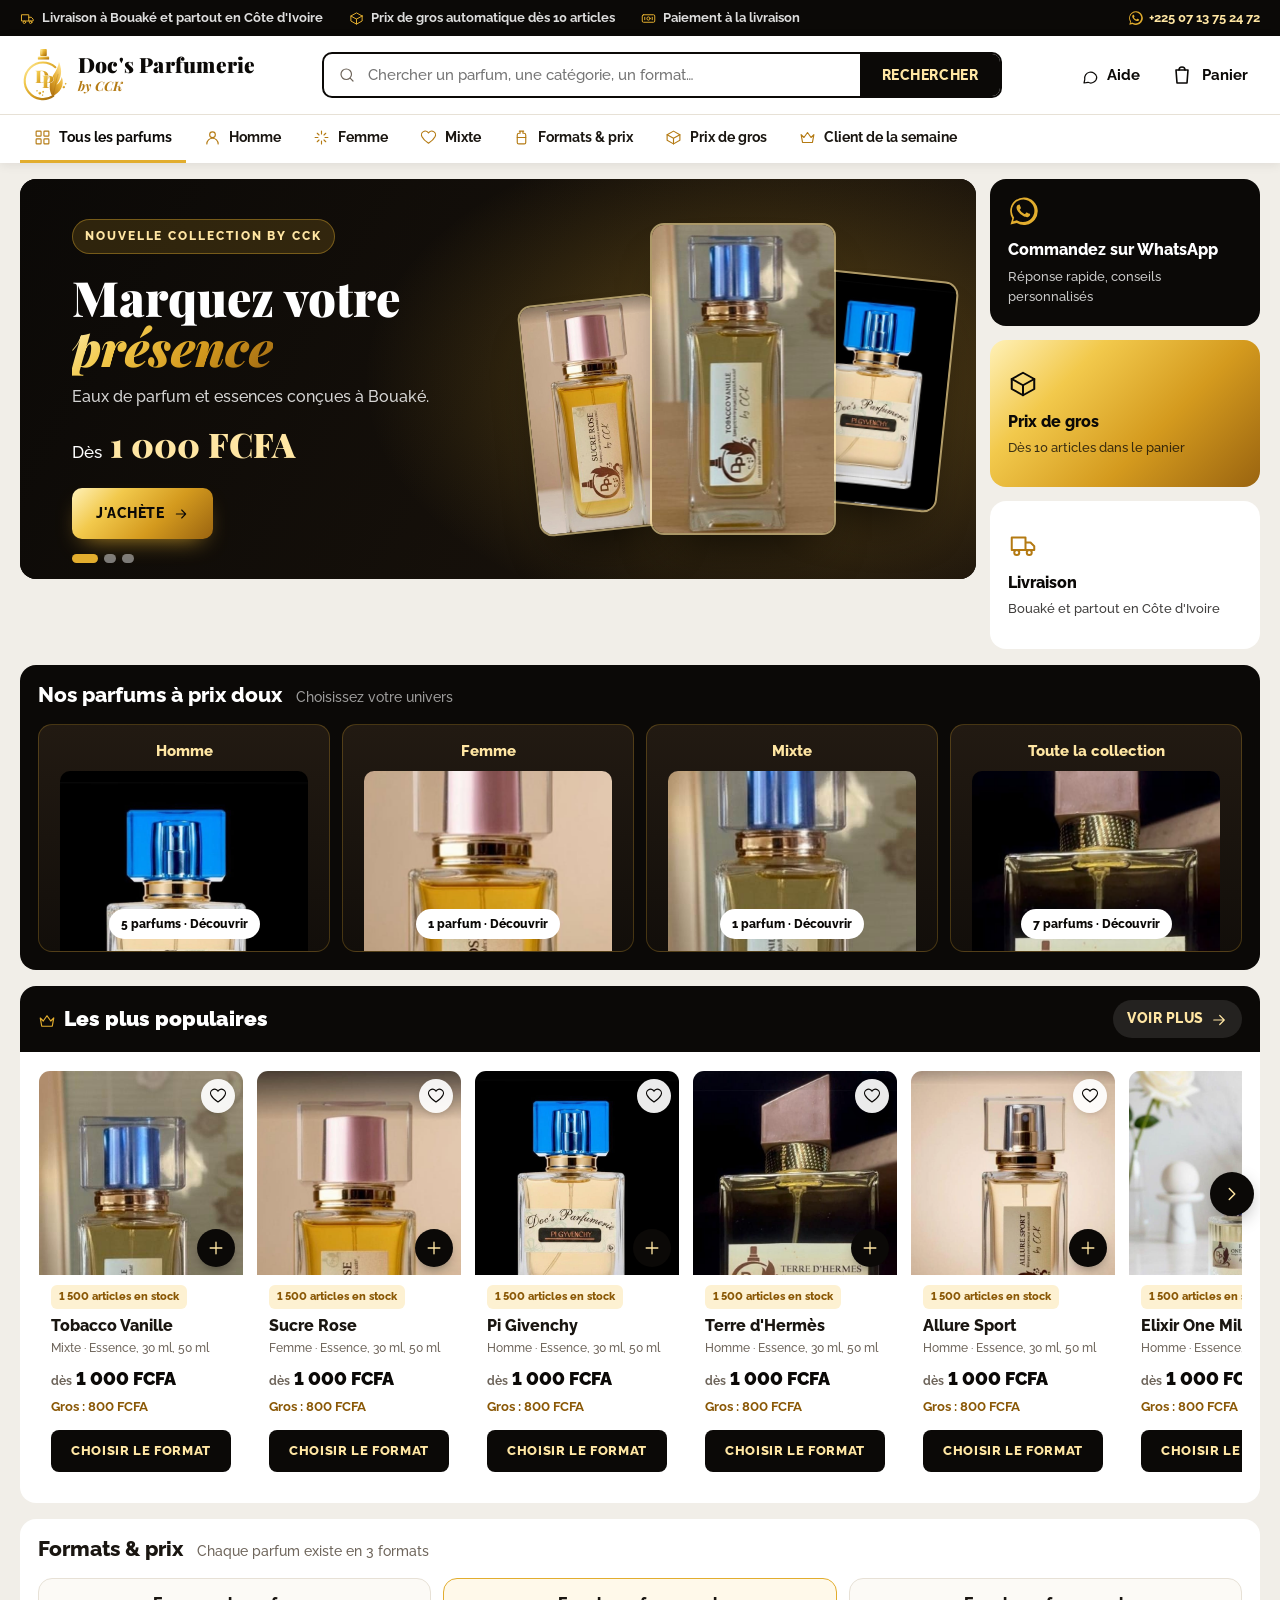
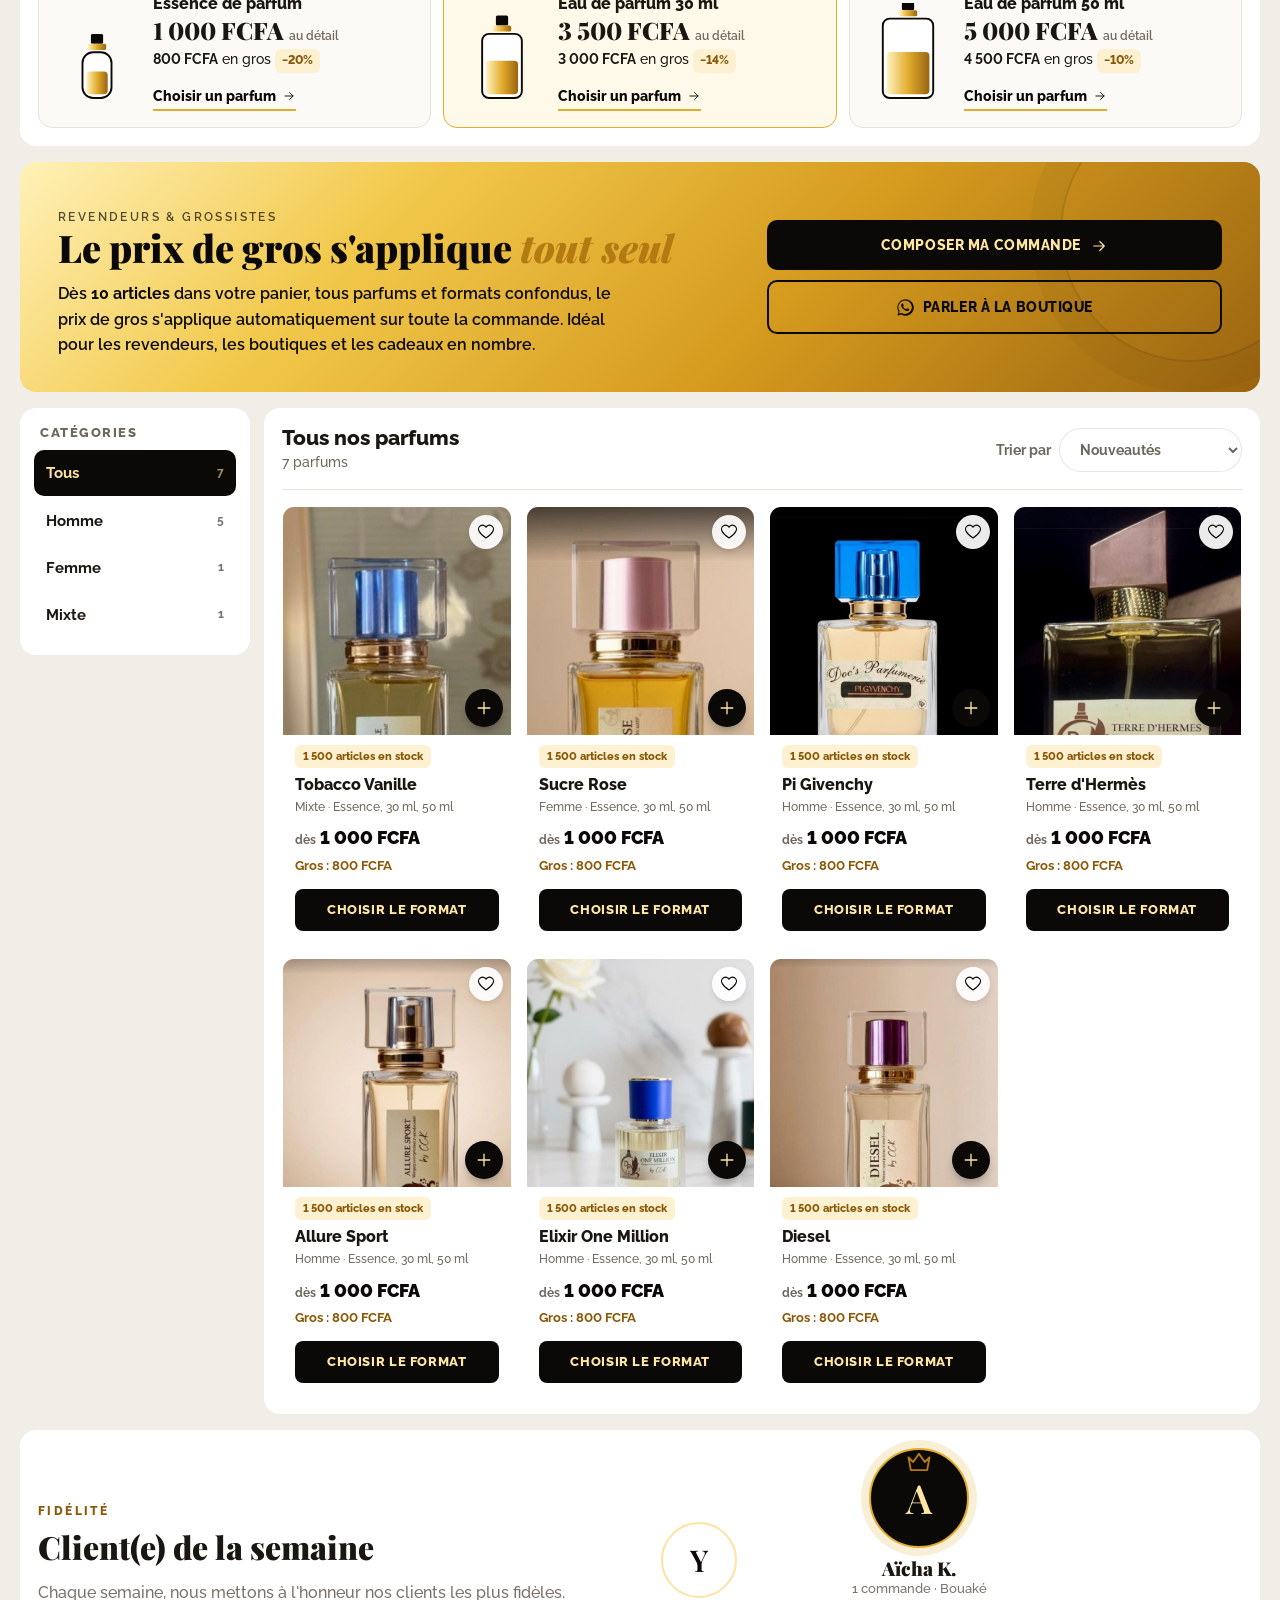
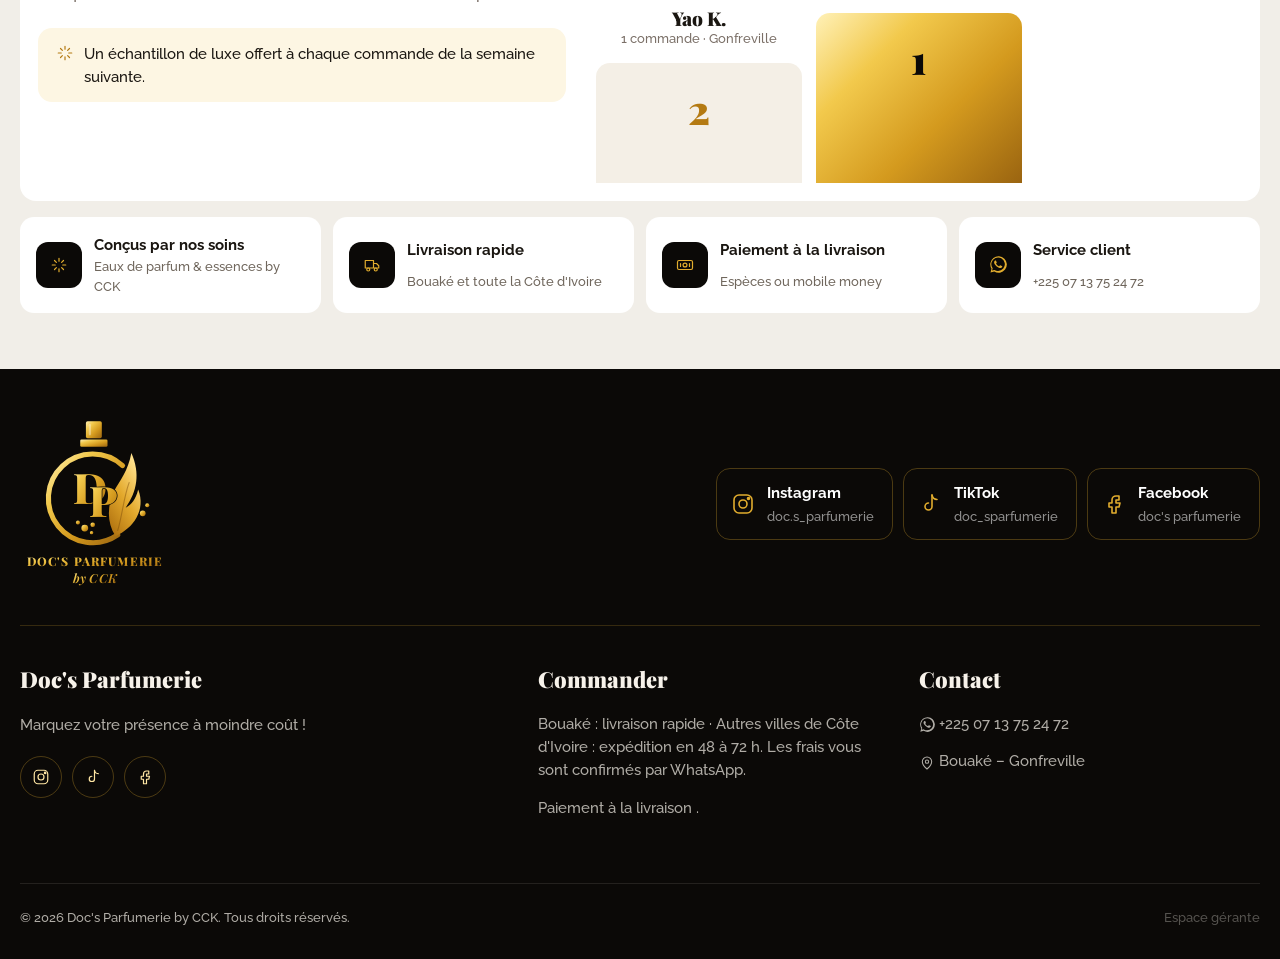
==== index.html @ 033c13ee "Boutique en ligne Doc's Parfumerie by CCK Site vitrine et boutique (style boutique en ligne, noir et" ====
<!doctype html>
<html lang="fr">
<head>
  <meta charset="utf-8">
  <meta name="viewport" content="width=device-width, initial-scale=1, viewport-fit=cover">
  <title>Doc's Parfumerie — Parfumerie à Bouaké</title>
  <meta name="description" content="Doc's Parfumerie by CCK : eaux de parfum et essences de parfum à prix doux, au détail et en gros. Livraison à Bouaké et partout en Côte d'Ivoire.">
  <meta name="theme-color" content="#0b0907">
  <link rel="icon" type="image/png" href="assets/img/favicon.png">
  <link rel="apple-touch-icon" href="assets/img/icone.png">
  <link rel="preconnect" href="https://fonts.googleapis.com">
  <link rel="preconnect" href="https://fonts.gstatic.com" crossorigin>
  <link href="https://fonts.googleapis.com/css2?family=Playfair+Display:ital,wght@0,700;0,800;0,900;1,700;1,800&family=Raleway:ital,wght@0,400;0,500;0,600;0,700;0,800;0,900;1,600&display=swap" rel="stylesheet">
  <link rel="stylesheet" href="assets/css/style.css">
  <link rel="stylesheet" href="assets/css/cards.css">
  <link rel="stylesheet" href="assets/css/shop.css">
</head>
<body class="shop">
  <!-- Bande promo -->
  <div class="jm-topbar">
    <div class="container jm-topbar-inner">
      <span class="jm-topbar-left" id="announceTrack"></span>
      <a class="jm-topbar-cta" id="topWa" target="_blank" rel="noopener"></a>
    </div>
  </div>

  <!-- En-tête : logo, recherche, aide, panier -->
  <header class="jm-header" id="header">
    <div class="container jm-header-inner">
      <button class="icon-btn jm-burger" id="burger" aria-label="Catégories"><span></span><span></span><span></span></button>
      <a href="#" class="logo jm-logo" id="logo" aria-label="Accueil"></a>
      <form class="jm-search" id="searchForm" role="search">
        <span data-ico="search"></span>
        <input type="search" id="searchInput" placeholder="Chercher un parfum, une catégorie, un format…" autocomplete="off" aria-label="Rechercher">
        <button type="submit">Rechercher</button>
      </form>
      <div class="jm-actions">
        <a class="jm-act" href="#aide" id="helpLink"><span data-ico="chat"></span><span class="jm-act-lbl">Aide</span></a>
        <button class="jm-act jm-cart" id="cartBtn" aria-label="Panier"><span class="jm-cart-ico"><span class="cart-count" id="cartCount">0</span></span><span class="jm-act-lbl">Panier</span></button>
      </div>
    </div>
    <!-- Ligne de catégories -->
    <nav class="jm-catnav" id="nav">
      <div class="container jm-catnav-inner" id="catNav"></div>
    </nav>
  </header>

  <main class="jm-main">
    <!-- Bannière + tuiles latérales -->
    <section class="container jm-hero">
      <div class="jm-slider" id="slider">
        <div class="jm-slides" id="slides"></div>
        <button class="jm-slide-btn prev" data-slide="-1" aria-label="Précédent"></button>
        <button class="jm-slide-btn next" data-slide="1" aria-label="Suivant"></button>
        <div class="jm-dots" id="dots"></div>
      </div>
      <aside class="jm-side">
        <a class="jm-side-tile dark" id="sideWa" target="_blank" rel="noopener">
          <span data-ico="whatsapp"></span>
          <b>Commandez sur WhatsApp</b>
          <small>Réponse rapide, conseils personnalisés</small>
        </a>
        <a class="jm-side-tile gold" href="#gros">
          <span data-ico="box"></span>
          <b>Prix de gros</b>
          <small id="sideGros">Dès 10 articles dans le panier</small>
        </a>
        <div class="jm-side-tile light">
          <span data-ico="truck"></span>
          <b>Livraison</b>
          <small>Bouaké et partout en Côte d'Ivoire</small>
        </div>
      </aside>
    </section>

    <!-- Tuiles catégories -->
    <section class="container jm-block jm-tiles-block">
      <div class="jm-block-head dark"><h2>Nos parfums à prix doux</h2><span>Choisissez votre univers</span></div>
      <div class="jm-tiles" id="catTiles"></div>
    </section>

    <!-- Ventes flash (promos) -->
    <section class="container jm-block jm-band" id="promos" hidden>
      <div class="jm-band-head">
        <h2><span data-ico="sparkle"></span> Ventes Flash</h2>
        <span class="jm-timer" id="flashTimer"></span>
        <a href="#collection" data-cat-link="Promos" class="jm-more">Voir plus <span data-ico="arrow"></span></a>
      </div>
      <div class="rail-wrap">
        <div class="rail jm-rail" id="promoRail"></div>
        <button class="rail-btn prev" data-rail="promoRail" data-dir="-1" aria-label="Précédent"></button>
        <button class="rail-btn next" data-rail="promoRail" data-dir="1" aria-label="Suivant"></button>
      </div>
    </section>

    <!-- Les plus populaires -->
    <section class="container jm-block jm-band jm-band-dark" id="populaires">
      <div class="jm-band-head">
        <h2><span data-ico="crown"></span> Les plus populaires</h2>
        <a href="#collection" class="jm-more">Voir plus <span data-ico="arrow"></span></a>
      </div>
      <div class="rail-wrap">
        <div class="rail jm-rail" id="popularRail"></div>
        <button class="rail-btn prev" data-rail="popularRail" data-dir="-1" aria-label="Précédent"></button>
        <button class="rail-btn next" data-rail="popularRail" data-dir="1" aria-label="Suivant"></button>
      </div>
    </section>

    <!-- Formats & prix -->
    <section class="container jm-block" id="formats">
      <div class="jm-block-head"><h2>Formats &amp; prix</h2><span>Chaque parfum existe en 3 formats</span></div>
      <div class="jm-formats" id="formatGrid"></div>
    </section>

    <!-- Prix de gros -->
    <section class="container jm-gros" id="gros">
      <div class="jm-gros-inner">
        <div>
          <p class="jm-gros-kicker">Revendeurs &amp; grossistes</p>
          <h2>Le prix de gros s'applique <em>tout seul</em></h2>
          <p id="proText">Dès 10 articles dans votre panier, tous parfums confondus, le prix de gros s'applique sur toute la commande.</p>
        </div>
        <div class="jm-gros-cta">
          <a href="#collection" class="jm-btn jm-btn-dark">Composer ma commande <span data-ico="arrow"></span></a>
          <a class="jm-btn jm-btn-line" id="proWa" target="_blank" rel="noopener"><span data-ico="whatsapp"></span> Parler à la boutique</a>
        </div>
      </div>
    </section>

    <!-- Catalogue avec filtres -->
    <section class="container jm-catalog" id="collection">
      <aside class="jm-filters">
        <h3>Catégories</h3>
        <div class="chips" id="chips" role="tablist"></div>
      </aside>
      <div class="jm-catalog-main">
        <div class="jm-catalog-head">
          <div><h2>Tous nos parfums</h2><span id="resultCount"></span></div>
          <label class="jm-sort">Trier par
            <select id="sortSelect" aria-label="Trier">
              <option value="new">Nouveautés</option>
              <option value="price-asc">Prix croissant</option>
              <option value="price-desc">Prix décroissant</option>
              <option value="promo">Promotions d'abord</option>
            </select>
          </label>
        </div>
        <div class="grid jm-grid" id="grid"></div>
        <p class="empty" id="emptyGrid" hidden>Aucun parfum ne correspond à votre recherche.</p>
      </div>
    </section>

    <!-- Client de la semaine -->
    <section class="container jm-block jm-best" id="client-semaine">
      <div class="best-wrap">
        <div class="best-intro">
          <p class="jm-gros-kicker">Fidélité</p>
          <h2>Client(e) de la semaine</h2>
          <p class="section-sub" id="bestSub">Chaque semaine, nous mettons à l'honneur nos clients les plus fidèles.</p>
          <p class="best-reward" id="bestReward"></p>
        </div>
        <div class="podium" id="podium"></div>
      </div>
    </section>

    <!-- Garanties -->
    <section class="container jm-trust" id="aide">
      <div><span data-ico="sparkle"></span><b>Conçus par nos soins</b><small>Eaux de parfum &amp; essences by CCK</small></div>
      <div><span data-ico="truck"></span><b>Livraison rapide</b><small>Bouaké et toute la Côte d'Ivoire</small></div>
      <div><span data-ico="cash"></span><b>Paiement à la livraison</b><small>Espèces ou mobile money</small></div>
      <div><span data-ico="whatsapp"></span><b>Service client</b><small id="trustPhone"></small></div>
    </section>
  </main>

  <footer class="footer jm-footer" id="contact">
    <div class="container jm-footer-top">
      <div class="logo logo-light" id="footerLogo"></div>
      <div class="lx-social-links" id="socialBig"></div>
    </div>
    <div class="container footer-grid">
      <div>
        <h4>Doc's Parfumerie</h4>
        <p class="footer-tag" id="footerTag"></p>
        <div class="socials" id="socials"></div>
      </div>
      <div>
        <h4>Commander</h4>
        <p id="deliveryInfo"></p>
        <p>Paiement à la livraison <span id="waveMention"></span></p>
      </div>
      <div>
        <h4>Contact</h4>
        <p><a id="footerWa" target="_blank" rel="noopener"></a></p>
        <p id="footerAddress"></p>
        <p id="footerEmail"></p>
      </div>
    </div>
    <div class="container footer-bottom">
      <span>© <span id="year"></span> <span id="footerName"></span> by CCK. Tous droits réservés.</span>
      <a href="admin.html" class="admin-link">Espace gérante</a>
    </div>
  </footer>

  <!-- Fiche produit -->
  <div class="modal" id="productModal" aria-hidden="true" role="dialog" aria-modal="true">
    <div class="modal-backdrop" data-close></div>
    <div class="modal-panel product-panel" id="productPanel"></div>
  </div>

  <!-- Panier -->
  <div class="drawer" id="cartDrawer" aria-hidden="true">
    <div class="modal-backdrop" data-close></div>
    <aside class="drawer-panel">
      <div class="drawer-head">
        <h3>Votre panier</h3>
        <button class="icon-btn" data-close aria-label="Fermer" data-ico="x"></button>
      </div>
      <div class="drawer-body" id="cartBody"></div>
      <div class="drawer-foot" id="cartFoot"></div>
    </aside>
  </div>

  <!-- Commande -->
  <div class="modal" id="checkoutModal" aria-hidden="true" role="dialog" aria-modal="true">
    <div class="modal-backdrop" data-close></div>
    <div class="modal-panel checkout-panel" id="checkoutPanel"></div>
  </div>

  <script src="assets/js/config.js"></script>
  <script>
    // Charge Supabase uniquement si la boutique est configurée
    if (window.APP_CONFIG.supabase.url) document.write('<script src="https://cdn.jsdelivr.net/npm/@supabase/supabase-js@2.45.4/dist/umd/supabase.min.js"><\/script>');
  </script>
  <script src="assets/js/common.js"></script>
  <script src="assets/js/logo.js"></script>
  <script src="assets/js/catalogue.js"></script>
  <script src="assets/js/store.js"></script>
  <script src="assets/js/app.js"></script>
</body>
</html>
---- assets/css/style.css ----
/* =====================================================================
   PARFUMERIE — Boutique
   ===================================================================== */
:root {
  --ink: #0e0c0a;
  --ink-2: #221c16;
  --ivory: #f7f2ea;
  --cream: #efe6d8;
  --paper: #fbf8f3;
  --gold: #dba524;
  --gold-2: #b07812;
  --gold-soft: #f4d77c;
  --wine: #7a1f2b;
  --muted: #7b7068;
  --line: rgba(20, 17, 15, .1);
  --ok: #2f7d4f;
  --warn: #c0761f;
  --danger: #b23a3a;
  --radius: 18px;
  --shadow: 0 18px 50px -20px rgba(20, 17, 15, .35);
  --serif: "Raleway", system-ui, sans-serif;
  --sans: "Raleway", system-ui, -apple-system, "Segoe UI", sans-serif;
  --gold-text: #8a5c06;
  --header-h: 72px;
}
*, *::before, *::after { box-sizing: border-box; }
[hidden] { display: none !important; }
html { scroll-behavior: smooth; scroll-padding-top: calc(var(--header-h) + 16px); }
body {
  margin: 0; font-family: var(--sans); color: var(--ink); background: var(--paper);
  font-size: 16px; line-height: 1.6; -webkit-font-smoothing: antialiased; overflow-x: hidden;
}
body.locked { overflow: hidden; }
img { max-width: 100%; display: block; }
a { color: inherit; text-decoration: none; }
button { font: inherit; color: inherit; cursor: pointer; border: 0; background: none; }
input, select, textarea { font: inherit; color: inherit; }
h1, h2, h3 { font-family: var(--serif); font-weight: 500; line-height: 1.12; margin: 0; letter-spacing: -.005em; }
h1 em, h2 em { font-style: italic; color: var(--gold-2); }
.container { width: min(1200px, 100% - 32px); margin-inline: auto; }
.ico { display: inline-block; vertical-align: middle; flex: none; }

/* ---------- boutons ---------- */
.btn {
  display: inline-flex; align-items: center; justify-content: center; gap: 10px;
  padding: 15px 26px; border-radius: 999px; font-weight: 600; font-size: 15px;
  transition: transform .25s, background .25s, box-shadow .25s, color .25s; white-space: nowrap;
}
.btn:active { transform: scale(.97); }
.btn-gold { background: linear-gradient(135deg, var(--gold-soft), var(--gold) 50%, var(--gold-2)); color: var(--ink); box-shadow: 0 10px 30px -10px rgba(176, 120, 18, .7); }
.btn-gold:hover { box-shadow: 0 14px 36px -10px rgba(176, 120, 18, .9); transform: translateY(-2px); }
.btn-dark { background: var(--ink); color: var(--ivory); }
.btn-dark:hover { background: var(--ink-2); transform: translateY(-2px); }
.btn-ghost { border: 1px solid rgba(247, 242, 234, .35); color: var(--ivory); }
.btn-ghost:hover { background: rgba(247, 242, 234, .08); }
.btn-outline { border: 1px solid var(--line); background: #fff; }
.btn-outline:hover { border-color: var(--ink); }
.btn-wa { background: #1fa855; color: #fff; }
.btn-wa:hover { background: #18914a; }
.btn-wave { background: #1dc3f0; color: #062a36; }
.btn-block { width: 100%; }
.btn[disabled] { opacity: .5; pointer-events: none; }
.icon-btn { width: 44px; height: 44px; display: grid; place-items: center; border-radius: 50%; transition: background .2s; position: relative; }
.icon-btn:hover { background: rgba(20, 17, 15, .06); }

.eyebrow { text-transform: uppercase; letter-spacing: .22em; font-size: 12px; font-weight: 600; color: var(--gold-2); margin: 0 0 14px; }

/* ---------- bandeau ---------- */
.announce { background: var(--ink); color: var(--gold-soft); font-size: 12.5px; letter-spacing: .08em; overflow: hidden; height: 34px; display: flex; align-items: center; }
.announce-track { display: flex; gap: 48px; white-space: nowrap; animation: marquee 32s linear infinite; padding-left: 100%; }
.announce-track span::before { content: "✦"; margin-right: 14px; color: var(--gold); }
@keyframes marquee { to { transform: translateX(-100%); } }

/* ---------- header ---------- */
.header { position: sticky; top: 0; z-index: 50; background: rgba(251, 248, 243, .82); backdrop-filter: saturate(1.4) blur(14px); -webkit-backdrop-filter: saturate(1.4) blur(14px); border-bottom: 1px solid transparent; transition: border-color .3s, box-shadow .3s; }
.header.scrolled { border-color: var(--line); box-shadow: 0 8px 30px -24px rgba(0, 0, 0, .5); }
.header-inner { height: var(--header-h); display: flex; align-items: center; justify-content: space-between; gap: 24px; }
.logo { display: flex; align-items: center; gap: 10px; font-family: var(--serif); font-size: 22px; font-weight: 700; letter-spacing: .01em; }
.logo img { height: 44px; width: auto; }
.logo .logo-mark { width: 34px; height: 34px; border-radius: 50%; display: grid; place-items: center; background: var(--ink); color: var(--gold); font-size: 18px; font-style: italic; }
.logo small { display: block; font-family: var(--sans); font-size: 9.5px; letter-spacing: .3em; text-transform: uppercase; color: var(--muted); font-weight: 600; margin-top: 2px; }
.logo-light { color: var(--ivory); }
.logo-light .logo-mark { background: var(--gold); color: var(--ink); }
.nav { display: flex; gap: 30px; font-size: 14.5px; font-weight: 500; }
.nav a { position: relative; padding: 6px 0; }
.nav a::after { content: ""; position: absolute; left: 0; bottom: 0; height: 1px; width: 100%; background: var(--gold-2); transform: scaleX(0); transform-origin: right; transition: transform .35s; }
.nav a:hover::after { transform: scaleX(1); transform-origin: left; }
.header-actions { display: flex; align-items: center; gap: 4px; }
.cart-count { position: absolute; top: 4px; right: 2px; min-width: 18px; height: 18px; padding: 0 5px; border-radius: 9px; background: var(--wine); color: #fff; font-size: 11px; font-weight: 700; display: grid; place-items: center; transform: scale(0); transition: transform .3s cubic-bezier(.3, 1.6, .5, 1); }
.cart-count.on { transform: scale(1); }
.cart-btn.bump { animation: bump .5s; }
@keyframes bump { 30% { transform: scale(1.2); } 60% { transform: scale(.94); } }
.burger { display: none; flex-direction: column; justify-content: center; align-items: center; gap: 6px; }
.burger span { width: 20px; height: 1.6px; background: var(--ink); transition: transform .3s; }
.burger.open span:first-child { transform: translateY(3.8px) rotate(45deg); }
.burger.open span:last-child { transform: translateY(-3.8px) rotate(-45deg); }

/* ---------- hero ---------- */
.hero { position: relative; background: var(--ink); color: var(--ivory); overflow: hidden; }
.hero-bg { position: absolute; inset: 0; background:
  radial-gradient(60% 70% at 78% 45%, rgba(219, 165, 36, .32), transparent 60%),
  radial-gradient(40% 50% at 10% 100%, rgba(122, 31, 43, .45), transparent 70%),
  linear-gradient(180deg, #14110f, #1d1714); }
.hero-bg::after { content: ""; position: absolute; inset: 0; opacity: .5; background-image: url("data:image/svg+xml,%3Csvg xmlns='http://www.w3.org/2000/svg' width='160' height='160'%3E%3Cfilter id='n'%3E%3CfeTurbulence baseFrequency='.85' numOctaves='3'/%3E%3C/filter%3E%3Crect width='160' height='160' filter='url(%23n)' opacity='.06'/%3E%3C/svg%3E"); }
.hero-inner { position: relative; display: grid; grid-template-columns: 1.05fr 1fr; align-items: center; gap: 40px; min-height: min(760px, calc(100svh - var(--header-h) - 34px)); padding: 70px 0; }
.hero h1 { font-size: clamp(40px, 6vw, 80px); font-weight: 300; }
.hero h1 em { color: var(--gold); }
.hero .eyebrow { color: var(--gold); }
.lead { font-size: 17.5px; color: rgba(247, 242, 234, .72); max-width: 520px; margin: 26px 0 34px; }
.hero-ctas { display: flex; gap: 12px; flex-wrap: wrap; }
.hero-proofs { list-style: none; padding: 0; margin: 44px 0 0; display: flex; flex-wrap: wrap; gap: 14px 28px; font-size: 13.5px; color: rgba(247, 242, 234, .7); }
.hero-proofs li { display: flex; align-items: center; gap: 8px; }
.hero-proofs .ico { color: var(--gold); }
.hero-visual { position: relative; height: 560px; }
.hero-visual .hb { position: absolute; filter: drop-shadow(0 30px 40px rgba(0, 0, 0, .55)); animation: float 7s ease-in-out infinite; }
.hero-visual .hb img { width: 100%; height: 100%; object-fit: contain; }
.hero-visual .hb:nth-child(1) { width: 52%; left: 24%; top: 4%; z-index: 2; }
.hero-visual .hb:nth-child(2) { width: 36%; left: 0; top: 34%; animation-delay: -2.4s; opacity: .92; }
.hero-visual .hb:nth-child(3) { width: 36%; right: 0; top: 30%; animation-delay: -4.6s; opacity: .92; }
.hero-visual .halo { position: absolute; width: 80%; aspect-ratio: 1; left: 10%; top: 6%; border-radius: 50%; border: 1px solid rgba(219, 165, 36, .25); }
.hero-visual .halo::after { content: ""; position: absolute; inset: 9%; border-radius: 50%; border: 1px dashed rgba(219, 165, 36, .18); animation: spin 60s linear infinite; }
@keyframes float { 50% { transform: translateY(-16px); } }
@keyframes spin { to { transform: rotate(360deg); } }
.bottle-svg { width: 100%; height: 100%; }

/* ---------- sections ---------- */
.section { padding: 110px 0; }
.section-dark { background: var(--ink); color: var(--ivory); }
.section-cream { background: var(--cream); }
.section-head { text-align: center; max-width: 640px; margin: 0 auto 48px; }
.section-head h2, .best-intro h2, .maison-text h2 { font-size: clamp(30px, 3.6vw, 44px); font-weight: 400; }
.section-sub { color: var(--muted); margin: 16px 0 0; }
.section-dark .section-sub { color: rgba(247, 242, 234, .6); }
.section-dark h2 em { color: var(--gold); }

/* ---------- promos ---------- */
.promo-rail { display: grid; grid-auto-flow: column; grid-auto-columns: minmax(280px, 1fr); gap: 20px; overflow-x: auto; scroll-snap-type: x mandatory; padding-bottom: 8px; scrollbar-width: thin; }
.promo-card { scroll-snap-align: start; background: linear-gradient(160deg, #221c18, #17130f); border: 1px solid rgba(219, 165, 36, .22); border-radius: var(--radius); padding: 22px; display: grid; grid-template-columns: 110px 1fr; gap: 18px; align-items: center; cursor: pointer; transition: transform .3s, border-color .3s; position: relative; overflow: hidden; }
.promo-card:hover { transform: translateY(-4px); border-color: var(--gold); }
.promo-card .pc-img { height: 140px; display: grid; place-items: center; }
.promo-card .pc-img img { max-height: 140px; object-fit: contain; }
.promo-card h3 { font-size: 26px; }
.promo-card .pc-price { margin: 6px 0 10px; }
.promo-card .pc-price s { color: rgba(247, 242, 234, .45); display: block; font-size: 13.5px; white-space: nowrap; }
.promo-card .pc-price strong { color: var(--gold); font-size: 18px; }
.pc-badge { position: absolute; top: 14px; right: 14px; background: var(--wine); color: #fff; font-weight: 700; font-size: 13px; padding: 4px 10px; border-radius: 99px; }
.countdown { display: flex; gap: 6px; font-variant-numeric: tabular-nums; }
.countdown span { background: rgba(247, 242, 234, .08); border-radius: 8px; padding: 4px 7px; font-size: 12.5px; font-weight: 600; }
.countdown small { opacity: .55; font-weight: 500; margin-left: 1px; }

/* ---------- barre d'outils ---------- */
.toolbar { display: flex; flex-wrap: wrap; justify-content: space-between; align-items: center; gap: 16px; margin-bottom: 34px; }
.chips { display: flex; gap: 8px; flex-wrap: wrap; }
.chip { padding: 9px 18px; border-radius: 999px; border: 1px solid var(--line); background: #fff; font-size: 14px; font-weight: 500; transition: all .2s; }
.chip:hover { border-color: var(--ink); }
.chip.active { background: var(--ink); color: var(--ivory); border-color: var(--ink); }
.chip .n { opacity: .5; margin-left: 4px; font-size: 12px; }
.toolbar-right { display: flex; gap: 10px; flex-wrap: wrap; }
.search-field { display: flex; align-items: center; gap: 8px; background: #fff; border: 1px solid var(--line); border-radius: 999px; padding: 0 16px; height: 44px; min-width: 260px; transition: border-color .2s; }
.search-field:focus-within { border-color: var(--gold-2); }
.search-field .ico { color: var(--muted); }
.search-field input { border: 0; outline: 0; background: none; width: 100%; min-width: 0; font-size: 14.5px; }
#sortSelect { height: 44px; border-radius: 999px; border: 1px solid var(--line); background: #fff; padding: 0 16px; font-size: 14px; }

/* ---------- grille produits ---------- */
.grid { display: grid; grid-template-columns: repeat(auto-fill, minmax(250px, 1fr)); gap: 28px 22px; }
.card { position: relative; display: flex; flex-direction: column; cursor: pointer; }
.card-media { position: relative; aspect-ratio: 4 / 5; border-radius: var(--radius); overflow: hidden; background: linear-gradient(170deg, #fff, var(--cream)); display: grid; place-items: center; }
.card-media > img { width: 100%; height: 100%; object-fit: cover; transition: transform .8s cubic-bezier(.2, .7, .2, 1); }
.card-media > .bottle-svg { width: 62%; height: 78%; transition: transform .8s cubic-bezier(.2, .7, .2, 1); }
.card:hover .card-media > img, .card:hover .card-media > .bottle-svg { transform: scale(1.06); }
.card-badges { position: absolute; top: 12px; left: 12px; display: flex; flex-direction: column; gap: 6px; align-items: flex-start; z-index: 1; }
.badge { font-size: 11.5px; font-weight: 700; letter-spacing: .04em; padding: 4px 10px; border-radius: 99px; background: #fff; box-shadow: 0 4px 12px -6px rgba(0, 0, 0, .3); }
.badge-promo { background: var(--wine); color: #fff; }
.badge-new { background: var(--ink); color: var(--gold-soft); }
.badge-low { background: #fff4e5; color: var(--warn); }
.badge-out { background: #eee; color: #777; }
.quick-add { position: absolute; left: 12px; right: 12px; bottom: 12px; padding: 12px; border-radius: 12px; background: rgba(20, 17, 15, .92); color: var(--ivory); font-weight: 600; font-size: 14px; display: flex; align-items: center; justify-content: center; gap: 8px; transform: translateY(130%); transition: transform .35s cubic-bezier(.2, .7, .2, 1); backdrop-filter: blur(6px); }
.card:hover .quick-add { transform: none; }
.quick-add:hover { background: var(--ink); color: var(--gold-soft); }
.card.out .card-media { filter: grayscale(.8); opacity: .75; }
.card-body { padding: 14px 4px 0; }
.card-cat { font-size: 11.5px; text-transform: uppercase; letter-spacing: .16em; color: var(--muted); font-weight: 600; }
.card-title { font-family: var(--serif); font-size: 24px; font-weight: 500; margin: 2px 0 4px; line-height: 1.15; }
.card-row { display: flex; align-items: baseline; justify-content: space-between; gap: 10px; }
.price { font-weight: 700; font-size: 16px; }
.price s { color: var(--muted); font-weight: 500; font-size: 13.5px; margin-left: 6px; }
.price.promo { color: var(--wine); }
.stock-line { font-size: 12.5px; color: var(--muted); display: flex; align-items: center; gap: 6px; }
.stock-line::before { content: ""; width: 7px; height: 7px; border-radius: 50%; background: var(--ok); }
.stock-line.low::before { background: var(--warn); }
.stock-line.low { color: var(--warn); font-weight: 600; }
.stock-line.out::before { background: #aaa; }
.stock-bar { height: 3px; background: var(--line); border-radius: 3px; margin-top: 8px; overflow: hidden; }
.stock-bar i { display: block; height: 100%; background: linear-gradient(90deg, var(--gold), var(--gold-2)); border-radius: 3px; transition: width .6s; }
.empty { text-align: center; color: var(--muted); padding: 40px 0; }
.skeleton { aspect-ratio: 4 / 5.8; border-radius: var(--radius); background: linear-gradient(90deg, #eee7dc 25%, #f6f0e7 50%, #eee7dc 75%); background-size: 200% 100%; animation: shimmer 1.4s infinite; }
@keyframes shimmer { to { background-position: -200% 0; } }

/* ---------- client de la semaine ---------- */
.best-wrap { display: grid; grid-template-columns: .9fr 1.1fr; gap: 60px; align-items: center; }
.best-reward { display: inline-flex; gap: 10px; align-items: flex-start; background: #fff; border-radius: 14px; padding: 14px 18px; font-size: 14.5px; margin: 22px 0 28px; box-shadow: 0 10px 30px -20px rgba(0, 0, 0, .4); }
.best-reward .ico { color: var(--gold-2); margin-top: 2px; }
.podium { display: grid; grid-template-columns: repeat(3, 1fr); align-items: end; gap: 14px; min-height: 360px; }
.pod { text-align: center; display: flex; flex-direction: column; align-items: center; }
.pod-avatar { width: 76px; height: 76px; border-radius: 50%; display: grid; place-items: center; font-family: var(--serif); font-size: 30px; font-weight: 600; background: #fff; color: var(--ink); border: 2px solid var(--gold-soft); position: relative; margin-bottom: 10px; }
.pod-1 .pod-avatar { width: 100px; height: 100px; font-size: 40px; background: var(--ink); color: var(--gold); border-color: var(--gold); box-shadow: 0 0 0 8px rgba(219, 165, 36, .18); }
.pod-crown { position: absolute; top: -26px; color: var(--gold-2); }
.pod-name { font-family: var(--serif); font-size: 22px; font-weight: 600; }
.pod-meta { font-size: 12.5px; color: var(--muted); }
.pod-step { width: 100%; margin-top: 14px; border-radius: 14px 14px 0 0; background: linear-gradient(180deg, #fff, rgba(255, 255, 255, .4)); display: grid; place-items: start center; padding-top: 14px; font-family: var(--serif); font-size: 40px; color: var(--gold-2); }
.pod-1 .pod-step { height: 170px; background: linear-gradient(180deg, var(--ink), #2b231d); color: var(--gold); }
.pod-2 .pod-step { height: 120px; }
.pod-3 .pod-step { height: 90px; }
.pod-empty { grid-column: 1 / -1; text-align: center; background: #fff; border-radius: var(--radius); padding: 50px 30px; align-self: center; }
.pod-empty .ico { color: var(--gold-2); }
.pod-empty h3 { font-size: 28px; margin: 10px 0 6px; }
.pod-empty p { color: var(--muted); margin: 0; }
.best-last { grid-column: 1 / -1; text-align: center; font-size: 13.5px; color: var(--muted); }

/* ---------- maison ---------- */
.maison { display: grid; grid-template-columns: 1fr 1fr; gap: 70px; align-items: center; }
.maison-visual { aspect-ratio: 4 / 5; border-radius: 200px 200px var(--radius) var(--radius); background: radial-gradient(70% 60% at 50% 40%, rgba(219, 165, 36, .35), transparent 70%), linear-gradient(180deg, #1d1714, #14110f); display: grid; place-items: center; padding: 18%; overflow: hidden; }
.maison-visual img { width: 100%; height: 100%; object-fit: cover; }
.maison-text p { color: var(--muted); font-size: 16.5px; }
.maison-text h2 { margin-bottom: 18px; }
.engagements { display: grid; grid-template-columns: 1fr 1fr; gap: 22px; margin-top: 30px; }
.engagements div { display: grid; grid-template-columns: 40px 1fr; column-gap: 12px; }
.engagements .ico { grid-row: span 2; width: 40px; height: 40px; padding: 9px; border-radius: 12px; background: var(--cream); color: var(--gold-2); }
.engagements strong { font-size: 15px; }
.engagements small { color: var(--muted); font-size: 13px; }

/* ---------- footer ---------- */
.footer { background: var(--ink); color: rgba(247, 242, 234, .7); padding: 80px 0 30px; font-size: 14.5px; }
.footer-grid { display: grid; grid-template-columns: 1.4fr 1fr 1fr; gap: 40px; }
.footer h4 { color: var(--ivory); font-family: var(--serif); font-size: 22px; font-weight: 500; margin: 0 0 14px; }
.footer a:hover { color: var(--gold); }
.footer-tag { margin: 16px 0 20px; max-width: 320px; }
.socials { display: flex; gap: 10px; }
.socials a { width: 42px; height: 42px; border-radius: 50%; border: 1px solid rgba(247, 242, 234, .2); display: grid; place-items: center; transition: all .2s; }
.socials a:hover { border-color: var(--gold); color: var(--gold); }
.footer-bottom { display: flex; justify-content: space-between; flex-wrap: wrap; gap: 10px; border-top: 1px solid rgba(247, 242, 234, .1); margin-top: 50px; padding-top: 24px; font-size: 13px; }
.admin-link { opacity: .45; }

/* ---------- WhatsApp flottant ---------- */
.wa-float { position: fixed; right: 20px; bottom: 20px; z-index: 40; width: 58px; height: 58px; border-radius: 50%; background: #1fa855; color: #fff; display: grid; place-items: center; box-shadow: 0 12px 30px -8px rgba(31, 168, 85, .7); transition: transform .3s; }
.wa-float:hover { transform: scale(1.08); }
.wa-float::before { content: ""; position: absolute; inset: 0; border-radius: 50%; border: 2px solid #1fa855; animation: ping 2.4s infinite; }
@keyframes ping { 70%, 100% { transform: scale(1.5); opacity: 0; } }

/* ---------- modales & tiroir ---------- */
.modal, .drawer { position: fixed; inset: 0; z-index: 100; visibility: hidden; overflow: hidden; }
.modal.open, .drawer.open { visibility: visible; }
.modal-backdrop { position: absolute; inset: 0; background: rgba(20, 17, 15, .55); backdrop-filter: blur(4px); opacity: 0; transition: opacity .35s; }
.open .modal-backdrop { opacity: 1; }
.modal-panel { position: absolute; left: 50%; top: 50%; width: min(980px, calc(100% - 32px)); max-height: calc(100svh - 40px); overflow: auto; background: var(--paper); border-radius: 24px; transform: translate(-50%, -46%) scale(.97); opacity: 0; transition: all .4s cubic-bezier(.2, .7, .2, 1); box-shadow: var(--shadow); }
.modal.open .modal-panel { transform: translate(-50%, -50%); opacity: 1; }
.modal-close { position: absolute; top: 14px; right: 14px; z-index: 3; background: rgba(255, 255, 255, .9); }

.product-panel { display: grid; grid-template-columns: 1fr 1fr; }
.pp-media { background: linear-gradient(170deg, #fff, var(--cream)); min-height: 520px; display: flex; flex-direction: column; }
.pp-main { flex: 1; display: grid; place-items: center; padding: 30px; }
.pp-main img { max-height: 480px; width: 100%; object-fit: contain; }
.pp-main .bottle-svg { width: 70%; max-height: 440px; }
.pp-thumbs { display: flex; gap: 8px; padding: 0 20px 20px; }
.pp-thumbs button { width: 60px; height: 60px; border-radius: 10px; overflow: hidden; border: 2px solid transparent; background: #fff; }
.pp-thumbs button.active { border-color: var(--gold-2); }
.pp-thumbs img { width: 100%; height: 100%; object-fit: cover; }
.pp-info { padding: 44px 40px 36px; display: flex; flex-direction: column; }
.pp-info h2 { font-size: 46px; margin: 4px 0 6px; }
.pp-vol { color: var(--muted); font-size: 14px; }
.pp-price { font-size: 26px; font-weight: 700; margin: 18px 0 4px; display: flex; align-items: baseline; gap: 12px; flex-wrap: wrap; }
.pp-price s { font-size: 17px; color: var(--muted); font-weight: 500; }
.pp-price .badge { font-size: 12.5px; }
.pp-desc { color: var(--muted); margin: 14px 0 0; }
.notes { display: grid; gap: 10px; margin: 22px 0 6px; }
.note { display: grid; grid-template-columns: 90px 1fr; gap: 12px; align-items: baseline; padding-bottom: 10px; border-bottom: 1px solid var(--line); font-size: 14.5px; }
.note span { font-size: 11px; letter-spacing: .16em; text-transform: uppercase; color: var(--gold-2); font-weight: 700; }
.pp-stock { margin: 20px 0 14px; }
.pp-buy { display: flex; gap: 10px; margin-top: auto; padding-top: 10px; }
.qty { display: inline-flex; align-items: center; border: 1px solid var(--line); border-radius: 999px; background: #fff; height: 50px; }
.qty button { width: 44px; height: 100%; display: grid; place-items: center; border-radius: 50%; }
.qty button:disabled { opacity: .3; cursor: not-allowed; }
.qty output { min-width: 26px; text-align: center; font-weight: 700; }
.qty-sm { height: 36px; }
.qty-sm button { width: 32px; }
.pp-buy .btn { flex: 1; }
.pp-ask { margin-top: 14px; font-size: 14px; color: var(--muted); display: flex; align-items: center; gap: 8px; }
.pp-ask a { color: #1a8f48; font-weight: 600; }

.drawer-panel { position: absolute; right: 0; top: 0; bottom: 0; width: min(440px, 100%); background: var(--paper); display: flex; flex-direction: column; transform: translateX(100%); transition: transform .45s cubic-bezier(.2, .7, .2, 1); }
.drawer.open .drawer-panel { transform: none; }
.drawer-head { display: flex; justify-content: space-between; align-items: center; padding: 20px 24px; border-bottom: 1px solid var(--line); }
.drawer-head h3 { font-size: 30px; }
.drawer-body { flex: 1; overflow: auto; padding: 10px 24px; }
.drawer-foot { padding: 20px 24px calc(20px + env(safe-area-inset-bottom)); border-top: 1px solid var(--line); background: #fff; }
.line { display: grid; grid-template-columns: 74px 1fr auto; gap: 14px; padding: 16px 0; border-bottom: 1px solid var(--line); align-items: center; }
.line-img { width: 74px; height: 88px; border-radius: 12px; background: linear-gradient(170deg, #fff, var(--cream)); display: grid; place-items: center; overflow: hidden; }
.line-img img { width: 100%; height: 100%; object-fit: cover; }
.line-img .bottle-svg { width: 80%; height: 80%; }
.line-name { font-family: var(--serif); font-size: 20px; font-weight: 600; line-height: 1.1; }
.line-sub { font-size: 13px; color: var(--muted); margin: 2px 0 8px; }
.line-right { text-align: right; display: flex; flex-direction: column; align-items: flex-end; gap: 10px; }
.line-del { color: var(--muted); }
.line-del:hover { color: var(--danger); }
.totals { display: flex; justify-content: space-between; font-size: 15px; margin-bottom: 6px; }
.totals.grand { font-size: 20px; font-weight: 700; margin: 10px 0 16px; }
.totals small { color: var(--muted); }
.cart-empty { text-align: center; padding: 70px 10px; color: var(--muted); }
.cart-empty .ico { color: var(--gold-2); margin-bottom: 10px; }
.cart-empty h4 { font-family: var(--serif); font-size: 26px; font-weight: 500; color: var(--ink); margin: 0 0 8px; }

/* ---------- commande ---------- */
.checkout-panel { width: min(860px, calc(100% - 32px)); display: grid; grid-template-columns: 1.2fr .8fr; }
.co-form { padding: 40px; }
.co-form h2 { font-size: 40px; margin-bottom: 6px; }
.co-form > p { color: var(--muted); margin: 0 0 24px; font-size: 14.5px; }
.field { display: flex; flex-direction: column; gap: 6px; margin-bottom: 14px; }
.field label { font-size: 13px; font-weight: 600; }
.field input, .field textarea, .field select { border: 1px solid var(--line); background: #fff; border-radius: 12px; padding: 13px 14px; font-size: 15px; outline: 0; transition: border-color .2s, box-shadow .2s; }
.field input:focus, .field textarea:focus, .field select:focus { border-color: var(--gold-2); box-shadow: 0 0 0 4px rgba(219, 165, 36, .15); }
.field.invalid input { border-color: var(--danger); }
.field-row { display: grid; grid-template-columns: 1fr 1fr; gap: 12px; }
.pay-options { display: grid; grid-template-columns: 1fr 1fr; gap: 10px; margin-bottom: 20px; }
.pay-opt { position: relative; border: 1.5px solid var(--line); border-radius: 14px; padding: 14px; background: #fff; cursor: pointer; display: flex; gap: 10px; align-items: center; font-size: 14px; font-weight: 600; transition: border-color .2s; }
.pay-opt input { position: absolute; opacity: 0; }
.pay-opt small { display: block; font-weight: 400; color: var(--muted); font-size: 12px; }
.pay-opt:has(input:checked) { border-color: var(--ink); box-shadow: 0 0 0 3px rgba(20, 17, 15, .06); }
.pay-opt .ico { color: var(--gold-2); }
.co-summary { background: var(--ink); color: var(--ivory); padding: 40px 30px; border-radius: 0 24px 24px 0; }
.co-summary h3 { font-size: 26px; margin-bottom: 16px; }
.co-summary .line { border-color: rgba(247, 242, 234, .1); grid-template-columns: 52px 1fr auto; padding: 12px 0; }
.co-summary .line-img { width: 52px; height: 62px; }
.co-summary .line-name { font-size: 17px; }
.co-summary .line-sub { color: rgba(247, 242, 234, .55); margin: 0; }
.co-summary .totals small { color: rgba(247, 242, 234, .55); }
.co-note { font-size: 12.5px; color: rgba(247, 242, 234, .55); margin-top: 14px; }
.success { padding: 50px 40px; text-align: center; grid-column: 1 / -1; }
.success-check { width: 84px; height: 84px; margin: 0 auto 20px; border-radius: 50%; background: var(--ink); color: var(--gold); display: grid; place-items: center; animation: pop .6s cubic-bezier(.3, 1.6, .5, 1); }
@keyframes pop { from { transform: scale(0); } }
.success h2 { font-size: 44px; }
.success .code { display: inline-block; margin: 14px 0; padding: 8px 16px; border-radius: 99px; background: var(--cream); font-weight: 700; letter-spacing: .08em; }
.success p { color: var(--muted); max-width: 460px; margin: 8px auto; }
.success-actions { display: flex; flex-direction: column; gap: 10px; max-width: 380px; margin: 26px auto 0; }

/* ---------- toasts ---------- */
.toasts { position: fixed; z-index: 200; left: 50%; top: 20px; transform: translateX(-50%); display: flex; flex-direction: column; gap: 8px; align-items: center; pointer-events: none; width: calc(100% - 32px); }
.toast { background: var(--ink); color: var(--ivory); padding: 12px 20px; border-radius: 99px; font-size: 14px; box-shadow: var(--shadow); opacity: 0; transform: translateY(-14px); transition: all .35s; display: flex; align-items: center; gap: 8px; max-width: 100%; }
.toast.show { opacity: 1; transform: none; }
.toast-error { background: var(--danger); }
.toast-success .ico { color: var(--gold); }

/* ---------- apparitions ---------- */
.reveal { opacity: 0; transform: translateY(24px); transition: opacity .9s, transform .9s cubic-bezier(.2, .7, .2, 1); }
.reveal.in { opacity: 1; transform: none; }
@media (prefers-reduced-motion: reduce) { *, *::before, *::after { animation: none !important; transition: none !important; } .reveal { opacity: 1; transform: none; } }

/* ---------- responsive ---------- */
@media (max-width: 1000px) {
  .nav { position: absolute; top: 100%; left: 0; right: 0; flex-direction: column; gap: 0; background: var(--paper); padding: 8px 16px 20px; border-bottom: 1px solid var(--line); box-shadow: var(--shadow); opacity: 0; visibility: hidden; transform: translateY(-10px); transition: opacity .3s, transform .3s, visibility .3s; }
  .nav.open { opacity: 1; visibility: visible; transform: none; }
  .nav a { padding: 14px 0; border-bottom: 1px solid var(--line); font-size: 17px; }
  .burger { display: flex; }
  .hero-inner { grid-template-columns: 1fr; padding: 50px 0 40px; text-align: left; }
  .hero-visual { height: 360px; order: -1; }
  .best-wrap, .maison { grid-template-columns: 1fr; gap: 40px; }
  .maison-visual { max-width: 420px; }
  .product-panel, .checkout-panel { grid-template-columns: 1fr; }
  .pp-media { min-height: 0; }
  .pp-main { height: 340px; }
  .co-summary { border-radius: 0 0 24px 24px; order: -1; }
  .footer-grid { grid-template-columns: 1fr; }
}
@media (max-width: 640px) {
  :root { --header-h: 62px; }
  .section { padding: 72px 0; }
  .logo { font-size: 22px; }
  .hero h1 { font-size: 40px; }
  .hero-visual { height: 280px; }
  .lead { font-size: 16px; }
  .hero-ctas .btn { flex: 1; }
  .toolbar { flex-direction: column; flex-wrap: nowrap; align-items: stretch; }
  .toolbar > * { min-width: 0; }
  .chips { flex-wrap: nowrap; overflow-x: auto; margin: 0 -16px; padding: 0 16px 4px; scrollbar-width: none; }
  .chip { white-space: nowrap; }
  .toolbar-right { display: grid; grid-template-columns: 1fr auto; }
  .search-field { min-width: 0; }
  .grid { grid-template-columns: repeat(2, 1fr); gap: 22px 12px; }
  .card-title { font-size: 19px; }
  .price { font-size: 14.5px; }
  .price s { display: block; margin: 0; }
  .quick-add { transform: none; left: auto; right: 8px; bottom: 8px; width: 40px; height: 40px; padding: 0; border-radius: 50%; }
  .quick-add .lbl { display: none; }
  .podium { gap: 8px; min-height: 300px; }
  .pod-avatar { width: 58px; height: 58px; font-size: 24px; }
  .pod-1 .pod-avatar { width: 78px; height: 78px; font-size: 32px; }
  .pod-name { font-size: 18px; }
  .engagements { grid-template-columns: 1fr; }
  .modal-panel { top: auto; bottom: 0; left: 0; width: 100%; max-height: 94svh; border-radius: 24px 24px 0 0; transform: translateY(100%); }
  .modal.open .modal-panel { transform: none; }
  .pp-info { padding: 26px 20px calc(24px + env(safe-area-inset-bottom)); }
  .pp-info h2 { font-size: 36px; }
  .pp-buy { position: sticky; bottom: 0; background: var(--paper); margin: 0 -20px; padding: 12px 20px calc(12px + env(safe-area-inset-bottom)); box-shadow: 0 -10px 20px -14px rgba(0, 0, 0, .25); z-index: 2; }
  .pp-main { height: 280px; }
  .co-form { padding: 26px 20px; }
  .co-summary { padding: 26px 20px; border-radius: 24px 24px 0 0; }
  .field-row, .pay-options { grid-template-columns: 1fr; }
  .success { padding: 40px 20px calc(30px + env(safe-area-inset-bottom)); }
  .wa-float { width: 52px; height: 52px; right: 14px; bottom: 14px; }
}
---- assets/css/cards.css ----
/* =====================================================================
   CARTES PRODUIT — style « billetterie » (visuel flouté, lignes à icônes)
   ===================================================================== */
.section-tight { padding: 64px 0; }
.tk-head { display: flex; justify-content: space-between; align-items: flex-end; gap: 16px; margin-bottom: 22px; }
.tk-head h2 { font-size: clamp(28px, 3vw, 36px); font-weight: 400; }
.tk-head p { margin: 4px 0 0; color: var(--muted); font-size: 15px; }
.section-dark .tk-head p { color: rgba(247, 242, 234, .6); }
.tk-all { display: inline-flex; align-items: center; gap: 6px; background: var(--gold); color: var(--ink); font-weight: 700; font-size: 14.5px; padding: 8px 16px; border-radius: 999px; white-space: nowrap; transition: background .2s, transform .2s; }
.tk-all:hover { background: var(--gold-soft); transform: translateX(2px); }

/* pastilles de catégories */
.chip { font-weight: 500; }
.chip.active { background: var(--gold); border-color: var(--gold); color: var(--ink); font-weight: 700; }
.chip.active .n { opacity: .65; }

/* carrousel */
.rail-wrap { position: relative; }
.rail { display: grid; grid-auto-flow: column; grid-auto-columns: 318px; gap: 14px; overflow-x: auto; scroll-snap-type: x mandatory; scroll-behavior: smooth; padding: 4px 4px 14px; margin: 0 -4px; scrollbar-width: none; }
.rail::-webkit-scrollbar { display: none; }
.rail > * { scroll-snap-align: start; }
.rail-btn { position: absolute; top: 100px; width: 44px; height: 44px; border-radius: 50%; background: #fff; color: var(--ink); box-shadow: 0 6px 20px -6px rgba(0, 0, 0, .45); display: grid; place-items: center; z-index: 3; transition: opacity .2s, transform .2s; }
.rail-btn:hover { transform: scale(1.08); }
.rail-btn.prev { left: -14px; }
.rail-btn.next { right: -14px; }
.rail-btn[disabled] { opacity: 0; pointer-events: none; }

/* la carte */
.grid { grid-template-columns: repeat(auto-fill, minmax(270px, 1fr)); gap: 18px 14px; }
.tk-card { background: #fff; border-radius: 12px; overflow: hidden; box-shadow: 0 1px 2px rgba(0, 0, 0, .08), 0 4px 14px -6px rgba(0, 0, 0, .18); display: flex; flex-direction: column; cursor: pointer; color: var(--ink); transition: box-shadow .3s, transform .3s; }
.tk-card:hover { transform: translateY(-3px); box-shadow: 0 2px 4px rgba(0, 0, 0, .08), 0 16px 34px -14px rgba(0, 0, 0, .35); }
.tk-media { position: relative; aspect-ratio: 16 / 10.5; overflow: hidden; background: #1b1714; }
.tk-bg { position: absolute; inset: -12%; width: 124%; height: 124%; max-width: none; object-fit: cover; filter: blur(18px) brightness(.85) saturate(1.2); }
.tk-bg-color { position: absolute; inset: 0; }
.tk-fg { position: absolute; inset: 0; display: grid; place-items: center; }
.tk-fg img { width: 100%; height: 100%; object-fit: contain; transition: transform .6s; filter: drop-shadow(0 10px 18px rgba(0, 0, 0, .35)); }
.tk-fg .bottle-svg { height: 86%; width: auto; transition: transform .6s; filter: drop-shadow(0 14px 16px rgba(0, 0, 0, .35)); }
.tk-card:hover .tk-fg img, .tk-card:hover .tk-fg .bottle-svg { transform: scale(1.05); }
.tk-check { position: absolute; top: 12px; left: 12px; width: 26px; height: 26px; border-radius: 50%; background: var(--gold); color: var(--ink); display: grid; place-items: center; box-shadow: 0 0 0 3px rgba(255, 255, 255, .85); }
.tk-promo { position: absolute; top: 12px; right: 12px; background: var(--wine); color: #fff; font-weight: 800; font-size: 13px; padding: 4px 10px; border-radius: 6px; font-variant-numeric: lining-nums; }
.tk-tag { position: absolute; right: 10px; bottom: 10px; display: inline-flex; align-items: center; gap: 6px; background: var(--ink); color: var(--gold-soft); font-weight: 700; font-size: 13px; padding: 5px 10px; border-radius: 6px; }
.tk-out { position: absolute; inset: 0; display: grid; place-items: center; background: rgba(20, 17, 15, .55); color: #fff; font-weight: 800; letter-spacing: .14em; text-transform: uppercase; font-size: 15px; }
.tk-body { padding: 16px 16px 14px; display: flex; flex-direction: column; flex: 1; }
.tk-title-row { display: flex; align-items: flex-start; justify-content: space-between; gap: 10px; }
.tk-title { font-family: var(--sans); font-size: 18px; font-weight: 700; text-transform: uppercase; letter-spacing: .01em; line-height: 1.35; white-space: nowrap; overflow: hidden; text-overflow: ellipsis; min-width: 0; margin-top: 4px; }
.tk-fav { display: flex; flex-direction: column; align-items: center; color: var(--ink); line-height: 1; padding: 2px; flex: none; }
.tk-fav small { font-size: 12.5px; margin-top: 3px; color: var(--muted); }
.tk-fav.on { color: var(--wine); }
.tk-fav.on .ico { fill: currentColor; }
.tk-lines { margin: 12px 0 14px; display: grid; gap: 7px; }
.tk-line { display: flex; align-items: center; gap: 9px; margin: 0; font-size: 15px; color: #4b443e; min-width: 0; white-space: nowrap; overflow: hidden; text-overflow: ellipsis; }
.tk-line .ico { color: var(--ink); opacity: .75; flex: none; }
.tk-line.strong { font-weight: 700; color: var(--ink); }
.tk-price { font-weight: 800; color: var(--gold-text); font-variant-numeric: lining-nums; }
.tk-price .ico { color: var(--gold-text); opacity: 1; }
.tk-price s { color: var(--muted); font-weight: 500; font-size: 13.5px; }
.tk-stock { font-variant-numeric: lining-nums; }
.tk-stock.low { color: var(--warn); font-weight: 700; }
.tk-stock.low .ico { color: var(--warn); opacity: 1; }
.tk-stock.out { color: var(--muted); }
.tk-timer { color: var(--wine); font-weight: 700; font-variant-numeric: lining-nums tabular-nums; }
.tk-timer .ico { color: var(--wine); opacity: 1; }
.ci-flag { width: 14px; height: 18px; border-radius: 2px; flex: none; background: linear-gradient(90deg, #f77f00 33.3%, #fff 33.3% 66.6%, #009e60 66.6%); box-shadow: 0 0 0 1px rgba(0, 0, 0, .08); }
.tk-btn { margin-top: auto; width: 100%; padding: 11px 16px; border-radius: 999px; background: var(--ink); color: var(--gold-soft); font-weight: 700; font-size: 15.5px; display: flex; align-items: center; justify-content: center; gap: 8px; transition: background .2s, color .2s; }
.tk-btn:hover { background: var(--gold); color: var(--ink); }
.tk-btn[disabled] { background: #e9e4dc; color: #9a918a; cursor: not-allowed; }
.tk-foot { display: flex; align-items: center; gap: 10px; border-top: 1px solid var(--line); margin-top: 14px; padding-top: 12px; }
.tk-avatar { width: 34px; height: 34px; border-radius: 50%; background: var(--gold); color: var(--ink); font-weight: 800; font-size: 13px; display: grid; place-items: center; flex: none; overflow: hidden; }
.tk-avatar img { width: 100%; height: 100%; object-fit: cover; }
.tk-seller { min-width: 0; flex: 1; line-height: 1.25; }
.tk-seller small { display: block; font-size: 11.5px; color: var(--muted); }
.tk-seller b { display: block; font-size: 14px; white-space: nowrap; overflow: hidden; text-overflow: ellipsis; }
.tk-more { background: var(--ink); color: #fff; font-size: 12.5px; font-weight: 600; padding: 6px 12px; border-radius: 999px; flex: none; }
.tk-more:hover { background: var(--gold); color: var(--ink); }
.skeleton { aspect-ratio: auto; height: 470px; border-radius: 12px; }
.lbl-short { display: none; }

@media (max-width: 640px) {
  .section-tight { padding: 48px 0; }
  .tk-head h2 { font-size: 26px; }
  .tk-all { padding: 7px 13px; font-size: 13.5px; }
  .rail { grid-auto-columns: 82%; }
  .rail-btn { display: none; }
  .grid { grid-template-columns: repeat(2, 1fr); gap: 12px 10px; }
  .grid .tk-body { padding: 12px 10px 10px; }
  .grid .tk-title { font-size: 14px; }
  .grid .tk-line { font-size: 13px; gap: 6px; }
  .grid .tk-line .ico { width: 15px; height: 15px; }
  .grid .tk-price s { display: none; }
  .grid .tk-lines { margin: 8px 0 10px; gap: 5px; }
  .grid .tk-btn { font-size: 13.5px; padding: 9px 8px; }
  .grid .lbl-long { display: none; }
  .grid .lbl-short { display: inline; }
  .grid .tk-foot, .grid .tk-tag, .grid .hide-sm { display: none; }
  .grid .tk-check { width: 22px; height: 22px; top: 8px; left: 8px; }
  .grid .tk-promo { top: 8px; right: 8px; font-size: 11.5px; }
  .grid .tk-fav .ico { width: 18px; height: 18px; }
  .skeleton { height: 330px; }
}

/* =====================================================================
   IDENTITÉ DOC'S PARFUMERIE — en-tête noir, logo doré
   ===================================================================== */
.header { background: rgba(14, 12, 10, .92); color: var(--ivory); border-bottom: 1px solid rgba(219, 165, 36, .18); }
.header.scrolled { border-color: rgba(219, 165, 36, .3); }
.header .icon-btn:hover { background: rgba(255, 255, 255, .08); }
.header .burger span { background: var(--ivory); }
.nav a::after { background: var(--gold); }
.nav a:hover { color: var(--gold-soft); }
.logo img { height: 50px; width: auto; filter: drop-shadow(0 2px 6px rgba(219, 165, 36, .25)); }
.logo span { color: var(--gold-soft); line-height: 1.1; }
.logo small { color: var(--gold); letter-spacing: .14em; font-style: italic; text-transform: none; font-size: 12px; }
.logo .logo-full { height: auto; width: 170px; filter: none; }
.announce { background: linear-gradient(90deg, #b07812, #dba524 50%, #b07812); color: var(--ink); font-weight: 700; }
.announce-track span::before { color: var(--ink); }
.hero .eyebrow { color: var(--gold-soft); letter-spacing: .12em; text-transform: none; font-size: 15px; font-style: italic; font-weight: 500; }
.maison-visual { padding: 12%; }
.maison-visual .maison-logo { width: 100%; height: 100%; object-fit: contain; filter: drop-shadow(0 10px 30px rgba(219, 165, 36, .35)); }
.tk-avatar:has(img) { background: var(--ink); padding: 3px; }
.tk-avatar img { object-fit: contain; }
@media (max-width: 1000px) {
  .nav { background: var(--ink); border-color: rgba(219, 165, 36, .2); }
  .nav a { border-color: rgba(255, 255, 255, .08); }
}
@media (max-width: 640px) {
  .logo img { height: 42px; }
  .logo span { font-size: 16px; white-space: nowrap; }
}

/* accueil : logo au centre, deux flacons de part et d'autre */
.hero-visual .hb.hb-logo { width: 58%; left: 21%; top: 6%; z-index: 2; filter: drop-shadow(0 0 40px rgba(219, 165, 36, .35)); }
.hero-visual .hb.hb-1 { width: 30%; left: 0; top: 46%; animation-delay: -2.4s; opacity: .9; }
.hero-visual .hb.hb-2 { width: 30%; right: 0; top: 40%; animation-delay: -4.6s; opacity: .9; }
.engagements div > span[data-ico] { grid-row: span 2; display: block; }

/* choix du format dans la fiche produit */
.formats { display: grid; grid-template-columns: repeat(3, 1fr); gap: 8px; margin: 16px 0 4px; }
.fmt { border: 1.5px solid var(--line); background: #fff; border-radius: 12px; padding: 10px 8px; display: flex; flex-direction: column; align-items: center; gap: 2px; text-align: center; transition: border-color .2s, box-shadow .2s; font-variant-numeric: lining-nums; }
.fmt b { font-size: 13px; line-height: 1.2; }
.fmt span { font-weight: 800; color: var(--gold-text); font-size: 15px; }
.fmt small { font-size: 11.5px; color: var(--muted); }
.fmt:hover { border-color: var(--gold-2); }
.fmt.on { border-color: var(--ink); background: var(--ink); color: var(--ivory); box-shadow: 0 6px 18px -10px rgba(0, 0, 0, .5); }
.fmt.on span { color: var(--gold-soft); }
.fmt.on small { color: rgba(247, 242, 234, .6); }
.fmt:disabled { opacity: .45; cursor: not-allowed; }
.pp-price { font-variant-numeric: lining-nums; }
.pp-gros { display: flex; gap: 8px; align-items: flex-start; background: #fbf3e0; border: 1px dashed var(--gold-2); border-radius: 12px; padding: 10px 12px; font-size: 13.5px; margin: 10px 0 0; font-variant-numeric: lining-nums; }
.pp-gros .ico { color: var(--gold-text); flex: none; margin-top: 2px; }
.pp-gros.on { background: #e7f4ec; border-color: var(--ok); }
.pp-gros.on .ico { color: var(--ok); }

/* bandeau prix de gros dans le panier */
.gros-banner { position: relative; overflow: hidden; display: flex; gap: 10px; align-items: center; background: #fbf3e0; border-radius: 12px; padding: 12px 14px 15px; margin: 12px 0 4px; font-size: 13.5px; font-variant-numeric: lining-nums; }
.gros-banner .ico { color: var(--gold-text); flex: none; }
.gros-banner i { position: absolute; left: 0; bottom: 0; height: 4px; width: var(--p); background: linear-gradient(90deg, var(--gold), var(--gold-2)); border-radius: 0 4px 4px 0; }
.gros-banner.on { background: #e7f4ec; }
.gros-banner.on .ico { color: var(--ok); }
.co-summary .gros-banner { color: var(--ink); }
.line-sub s { opacity: .6; }
@media (max-width: 400px) { .formats { grid-template-columns: 1fr; } .fmt { flex-direction: row; justify-content: space-between; padding: 10px 14px; } }
---- assets/css/shop.css ----
/* =====================================================================
   DOC'S PARFUMERIE — mise en page « boutique en ligne »
   (structure inspirée des grands sites e-commerce : recherche, bannière,
   catégories, ventes flash, grille dense) · palette noir & or du logo
   ===================================================================== */
.shop {
  --noir: #0b0907; --noir-2: #17120d; --or: #e2ad2e; --or-clair: #ffe6a3; --or-fonce: #9a6410;
  --or-grad: linear-gradient(135deg, #fff1b8 0%, #f2c94c 28%, #d49a1e 62%, #9a6410 100%);
  --gold: #e2ad2e; --gold-2: #b47a12; --gold-soft: #ffe2a0; --gold-text: #8a5806;
  --ink: #0b0907; --paper: #ffffff; --cream: #f4efe6;
  --fond: #f1eee8; --carte: #ffffff; --trait: #e7e1d6; --texte: #1a1611; --doux: #6f665c;
  --serif: "Playfair Display", Georgia, serif; --sans: "Raleway", system-ui, sans-serif;
  --logo-bg: #ffffff;
  background: var(--fond); color: var(--texte); font-weight: 500;
}
.shop h1, .shop h2, .shop h3 { font-family: var(--sans); font-weight: 800; letter-spacing: 0; }
.shop .container { width: min(1240px, 100% - 24px); }

/* ---------- bande promo ---------- */
.jm-topbar { background: var(--noir); color: rgba(255, 255, 255, .86); font-size: 12.5px; font-weight: 700; }
.jm-topbar-inner { display: flex; justify-content: space-between; align-items: center; gap: 16px; height: 36px; }
.jm-topbar-left { display: flex; gap: 26px; overflow: hidden; white-space: nowrap; }
.jm-topbar-left span { display: inline-flex; align-items: center; gap: 7px; }
.jm-topbar-left .ico, .jm-topbar-cta .ico { color: var(--or); }
.jm-topbar-cta { display: inline-flex; align-items: center; gap: 6px; color: var(--or-clair); white-space: nowrap; }

/* ---------- en-tête ---------- */
.jm-header { position: sticky; top: 0; z-index: 50; background: #fff; box-shadow: 0 2px 10px rgba(20, 14, 6, .08); }
.jm-header-inner { display: grid; grid-template-columns: auto 1fr auto; align-items: center; gap: 26px; height: 78px; }
.jm-burger { display: none; flex-direction: column; justify-content: center; align-items: center; gap: 5px; }
.jm-burger span { width: 20px; height: 2px; background: var(--noir); border-radius: 2px; }
.jm-logo { display: flex; align-items: center; gap: 10px; color: var(--noir); }
.jm-logo .logo-mark-svg { height: 54px; width: auto; }
.jm-logo span { font: 900 21px/1 var(--serif); color: var(--noir); white-space: nowrap; }
.jm-logo small { display: block; font: italic 700 13px/1.4 var(--serif); color: var(--gold-2); margin-top: 2px; letter-spacing: .02em; text-transform: none; }
.jm-search { display: flex; align-items: center; height: 46px; border: 2px solid var(--noir); border-radius: 10px; overflow: hidden; background: #fff; max-width: 680px; width: 100%; justify-self: center; }
.jm-search > .ico, .jm-search > span > .ico { margin-left: 14px; color: var(--doux); }
.jm-search > span { display: flex; }
.jm-search input { flex: 1; min-width: 0; border: 0; outline: 0; height: 100%; padding: 0 12px; font-size: 15px; background: none; }
.jm-search button { height: 100%; padding: 0 22px; background: var(--noir); color: var(--or-clair); font-weight: 800; font-size: 14px; letter-spacing: .04em; text-transform: uppercase; transition: background .2s, color .2s; }
.jm-search button:hover { background: var(--or-grad); color: var(--noir); }
.jm-actions { display: flex; align-items: center; gap: 6px; }
.jm-act { display: flex; align-items: center; gap: 8px; padding: 10px 12px; border-radius: 10px; font-weight: 700; font-size: 14.5px; color: var(--noir); transition: background .2s; }
.jm-act:hover { background: var(--cream); }
.jm-cart-ico { position: relative; display: flex; }
.shop .cart-count { top: -8px; right: -10px; background: var(--or-grad); color: var(--noir); font-weight: 800; }
.jm-catnav { border-top: 1px solid var(--trait); background: #fff; }
.jm-catnav-inner { display: flex; gap: 4px; overflow-x: auto; scrollbar-width: none; height: 48px; align-items: stretch; }
.jm-catnav-inner::-webkit-scrollbar { display: none; }
.jm-catlink { display: inline-flex; align-items: center; gap: 8px; padding: 0 14px; font-weight: 700; font-size: 13.5px; color: var(--texte); white-space: nowrap; border-bottom: 3px solid transparent; transition: color .2s, border-color .2s; }
.jm-catlink .ico { color: var(--gold-2); }
.jm-catlink:hover, .jm-catlink.on { color: var(--noir); border-bottom-color: var(--or); }

/* ---------- boutons ---------- */
.jm-btn { display: inline-flex; align-items: center; justify-content: center; gap: 9px; padding: 14px 24px; border-radius: 10px; font-weight: 800; font-size: 14px; letter-spacing: .04em; text-transform: uppercase; transition: transform .2s, box-shadow .2s, background .2s; white-space: nowrap; }
.jm-btn:active { transform: scale(.97); }
.jm-btn-gold { background: var(--or-grad); color: var(--noir); box-shadow: 0 10px 24px -12px rgba(226, 173, 46, .9); }
.jm-btn-gold:hover { transform: translateY(-2px); }
.jm-btn-dark { background: var(--noir); color: var(--or-clair); }
.jm-btn-dark:hover { transform: translateY(-2px); box-shadow: 0 12px 24px -12px rgba(0, 0, 0, .6); }
.jm-btn-line { border: 2px solid var(--noir); color: var(--noir); }
.jm-btn-line:hover { background: rgba(0, 0, 0, .06); }
.jm-badge { display: inline-block; background: #fdf1d2; color: var(--gold-text); font-weight: 800; font-size: 12px; padding: 2px 7px; border-radius: 6px; font-variant-numeric: lining-nums; }
.jm-link { display: inline-flex; align-items: center; gap: 6px; font-weight: 800; font-size: 13.5px; color: var(--noir); border-bottom: 2px solid var(--or); padding-bottom: 2px; }

/* ---------- bannière ---------- */
.jm-main { padding-bottom: 30px; }
.jm-hero { display: grid; grid-template-columns: 1fr 270px; gap: 14px; margin-top: 16px; }
.jm-slider { position: relative; height: 400px; border-radius: 16px; overflow: hidden; background: var(--noir); }
.jm-slides, .jm-slide { position: absolute; inset: 0; }
.jm-slide { display: grid; grid-template-columns: 1.05fr 1fr; align-items: center; opacity: 0; visibility: hidden; transition: opacity .7s, visibility .7s; }
.jm-slide.on { opacity: 1; visibility: visible; }
.jm-slide.s1 { background: radial-gradient(60% 90% at 78% 50%, rgba(226, 173, 46, .35), transparent 70%), linear-gradient(120deg, #0b0907, #1d150c); color: #fff; }
.jm-slide.s2 { background: radial-gradient(50% 80% at 80% 40%, rgba(255, 255, 255, .35), transparent 70%), var(--or-grad); color: var(--noir); }
.jm-slide.s3 { background: radial-gradient(55% 90% at 75% 55%, rgba(226, 173, 46, .28), transparent 70%), linear-gradient(120deg, #1a120a, #3a2610); color: #fff; }
.jm-slide-text { padding: 0 20px 0 52px; position: relative; z-index: 2; }
.jm-slide-kicker { display: inline-block; font-weight: 800; font-size: 12px; letter-spacing: .16em; text-transform: uppercase; padding: 7px 12px; border-radius: 999px; background: rgba(226, 173, 46, .16); color: var(--or-clair); border: 1px solid rgba(226, 173, 46, .4); }
.s2 .jm-slide-kicker { background: rgba(11, 9, 7, .1); color: var(--noir); border-color: rgba(11, 9, 7, .3); }
.jm-slide h2 { font: 900 clamp(34px, 3.8vw, 52px)/1.02 var(--serif); margin: 18px 0 12px; color: inherit; }
.jm-slide h2 em { font-style: italic; background: var(--or-grad); -webkit-background-clip: text; background-clip: text; color: transparent; }
.s2 .jm-slide h2 em, .jm-slide.s2 h2 em { background: none; color: var(--noir); -webkit-text-fill-color: currentColor; text-decoration: underline; text-decoration-thickness: 4px; text-underline-offset: 6px; }
.jm-slide p { margin: 0 0 18px; font-size: 16px; opacity: .82; max-width: 380px; }
.jm-slide-price { font-size: 17px; margin-bottom: 22px; font-variant-numeric: lining-nums; }
.jm-slide-price b { font: 900 34px/1 var(--serif); color: var(--or-clair); margin-left: 4px; }
.s2 .jm-slide-price b { color: var(--noir); }
.s2 .jm-btn-gold { background: var(--noir); color: var(--or-clair); }
.jm-art { position: relative; height: 100%; }
.jm-art img { position: absolute; object-fit: cover; border-radius: 14px; box-shadow: 0 30px 50px -24px rgba(0, 0, 0, .8); border: 2px solid rgba(255, 230, 163, .6); }
.jm-art.trio .b2 { width: 40%; height: 78%; left: 30%; top: 11%; z-index: 2; }
.jm-art.trio .b1 { width: 30%; height: 58%; left: 4%; top: 30%; transform: rotate(-6deg); }
.jm-art.trio .b3 { width: 30%; height: 58%; right: 6%; top: 24%; transform: rotate(6deg); }
.jm-art.duo .b1 { width: 40%; height: 76%; left: 12%; top: 12%; transform: rotate(-4deg); border-color: rgba(11, 9, 7, .5); }
.jm-art.duo .b2 { width: 40%; height: 76%; right: 10%; top: 12%; transform: rotate(5deg); border-color: rgba(11, 9, 7, .5); }
.jm-art.solo .b1 { width: 50%; height: 84%; left: 22%; top: 8%; border-radius: 999px 999px 18px 18px; }
.jm-slide-btn { position: absolute; top: 50%; transform: translateY(-50%); z-index: 3; width: 42px; height: 42px; border-radius: 50%; background: rgba(255, 255, 255, .9); color: var(--noir); display: grid; place-items: center; box-shadow: 0 6px 16px -6px rgba(0, 0, 0, .5); opacity: 0; transition: opacity .3s; }
.jm-slider:hover .jm-slide-btn { opacity: 1; }
.jm-slide-btn.prev { left: 12px; }
.jm-slide-btn.next { right: 12px; }
.jm-dots { position: absolute; bottom: 16px; left: 52px; display: flex; gap: 6px; z-index: 3; }
.jm-dots button { width: 9px; height: 9px; border-radius: 9px; background: rgba(255, 255, 255, .45); transition: width .3s, background .3s; }
.jm-dots button.on { width: 26px; background: var(--or); }
.jm-side { display: grid; grid-template-rows: repeat(3, 1fr); gap: 14px; }
.jm-side-tile { border-radius: 16px; padding: 18px; display: flex; flex-direction: column; justify-content: center; gap: 4px; transition: transform .25s; }
.jm-side-tile:hover { transform: translateY(-3px); }
.jm-side-tile .ico { width: 30px; height: 30px; margin-bottom: 6px; }
.jm-side-tile b { font-size: 16px; font-weight: 800; }
.jm-side-tile small { font-size: 13px; opacity: .78; }
.jm-side-tile.dark { background: var(--noir); color: #fff; }
.jm-side-tile.dark .ico { color: var(--or); }
.jm-side-tile.gold { background: var(--or-grad); color: var(--noir); }
.jm-side-tile.light { background: #fff; color: var(--noir); }
.jm-side-tile.light .ico { color: var(--gold-2); }

/* ---------- blocs ---------- */
.jm-block { margin-top: 16px; background: var(--carte); border-radius: 16px; padding: 18px; }
.jm-block-head { display: flex; align-items: baseline; gap: 14px; margin-bottom: 16px; flex-wrap: wrap; }
.jm-block-head h2 { font-size: 21px; margin: 0; }
.jm-block-head span { color: var(--doux); font-size: 14px; }
.jm-tiles-block { background: var(--noir); }
.jm-tiles-block .jm-block-head h2 { color: #fff; }
.jm-tiles-block .jm-block-head span { color: rgba(255, 255, 255, .6); }
.jm-tiles { display: grid; grid-template-columns: repeat(auto-fit, minmax(150px, 1fr)); gap: 12px; }
.jm-tile { position: relative; display: flex; flex-direction: column; align-items: center; gap: 8px; padding: 14px 10px 12px; border-radius: 14px; background: linear-gradient(180deg, #221a12, #120e0a); border: 1px solid rgba(226, 173, 46, .25); color: #fff; transition: transform .25s, border-color .25s; overflow: hidden; }
.jm-tile:hover { transform: translateY(-4px); border-color: var(--or); }
.jm-tile-name { font-weight: 800; font-size: 15px; color: var(--or-clair); }
.jm-tile-img { width: 100%; height: 130px; display: grid; place-items: center; }
.jm-tile-img img { height: 100%; width: auto; max-width: 92%; object-fit: cover; border-radius: 10px; aspect-ratio: 3 / 4; }
.jm-tile-img .bottle-svg { height: 100%; }
.jm-tile-cta { font-size: 11.5px; font-weight: 800; background: #fff; color: var(--noir); padding: 6px 12px; border-radius: 999px; }

/* ---------- bandes « ventes flash » / « populaires » ---------- */
.jm-band { padding: 0; overflow: hidden; }
.jm-band-head { display: flex; align-items: center; gap: 18px; padding: 14px 18px; background: var(--or-grad); color: var(--noir); flex-wrap: wrap; }
.jm-band-head h2 { display: flex; align-items: center; gap: 8px; margin: 0; font-size: 21px; font-weight: 900; }
.jm-band-dark .jm-band-head { background: var(--noir); color: #fff; }
.jm-band-dark .jm-band-head h2 .ico { color: var(--or); }
.jm-timer { display: inline-flex; align-items: center; gap: 6px; font-size: 14px; font-weight: 600; font-variant-numeric: lining-nums tabular-nums; }
.jm-timer b { font-weight: 900; }
.jm-more { margin-left: auto; display: inline-flex; align-items: center; gap: 6px; font-weight: 800; font-size: 13.5px; text-transform: uppercase; letter-spacing: .04em; padding: 8px 14px; border-radius: 999px; background: rgba(11, 9, 7, .1); }
.jm-band-dark .jm-more { background: rgba(255, 255, 255, .1); color: var(--or-clair); }
.jm-band .rail-wrap { padding: 14px 18px 4px; }
.shop .rail { grid-auto-columns: 206px; gap: 12px; padding: 4px 2px 14px; margin: 0; }
.shop .rail-btn { top: 120px; background: var(--noir); color: var(--or-clair); }
.shop .rail-btn.prev { left: 6px; }
.shop .rail-btn.next { right: 6px; }

/* ---------- carte produit compacte ---------- */
.jm-card { position: relative; display: flex; flex-direction: column; background: #fff; border-radius: 12px; border: 1px solid transparent; cursor: pointer; transition: box-shadow .25s, transform .25s, border-color .25s; overflow: hidden; }
.jm-card:hover { box-shadow: 0 14px 32px -16px rgba(20, 14, 6, .45); transform: translateY(-3px); border-color: rgba(226, 173, 46, .5); }
.jm-img { position: relative; aspect-ratio: 1; background: #f6f2ea; overflow: hidden; display: grid; place-items: center; }
.jm-img img { width: 100%; height: 100%; object-fit: cover; transition: transform .6s; }
.jm-img .bottle-svg { width: 60%; height: 80%; }
.jm-card:hover .jm-img img { transform: scale(1.06); }
.jm-disc { position: absolute; top: 10px; left: 10px; background: var(--noir); color: var(--or-clair); font-weight: 900; font-size: 12.5px; padding: 4px 8px; border-radius: 6px; font-variant-numeric: lining-nums; }
.jm-fav { position: absolute; top: 8px; right: 8px; width: 34px; height: 34px; border-radius: 50%; background: rgba(255, 255, 255, .92); display: grid; place-items: center; color: var(--noir); box-shadow: 0 3px 10px -4px rgba(0, 0, 0, .3); }
.jm-fav.on { color: #b3263a; }
.jm-fav.on .ico { fill: currentColor; }
.jm-plus { position: absolute; right: 8px; bottom: 8px; width: 38px; height: 38px; border-radius: 50%; background: var(--noir); color: var(--or-clair); display: grid; place-items: center; box-shadow: 0 6px 14px -6px rgba(0, 0, 0, .6); transition: transform .2s, background .2s, color .2s; }
.jm-plus:hover { transform: scale(1.1); background: var(--or-grad); color: var(--noir); }
.jm-out { position: absolute; inset: 0; display: grid; place-items: center; background: rgba(255, 255, 255, .65); font-weight: 900; letter-spacing: .14em; text-transform: uppercase; color: var(--noir); }
.jm-info { padding: 10px 12px 12px; display: flex; flex-direction: column; gap: 3px; flex: 1; }
.jm-stock { align-self: flex-start; font-size: 11px; font-weight: 800; color: var(--gold-text); background: #fdf1d2; padding: 3px 8px; border-radius: 6px; font-variant-numeric: lining-nums; margin-bottom: 4px; }
.jm-stock.low { color: #b3471c; background: #fde7dc; }
.jm-stock.none { color: #777; background: #eee; }
.jm-name { margin: 0; font: 800 15.5px/1.3 var(--sans); color: var(--texte); display: -webkit-box; -webkit-line-clamp: 2; -webkit-box-orient: vertical; overflow: hidden; }
.jm-meta { margin: 0; font-size: 12px; color: var(--doux); white-space: nowrap; overflow: hidden; text-overflow: ellipsis; }
.jm-price { margin-top: 4px; font-weight: 900; font-size: 18px; color: var(--noir); font-variant-numeric: lining-nums; }
.jm-price small { font-size: 12px; font-weight: 700; color: var(--doux); }
.jm-old { display: flex; align-items: center; gap: 8px; font-size: 12.5px; color: var(--doux); min-height: 20px; font-variant-numeric: lining-nums; }
.jm-gros-hint { font-weight: 700; color: var(--gold-text); }
.jm-cta { margin-top: 10px; width: 100%; padding: 11px 8px; border-radius: 8px; background: var(--noir); color: var(--or-clair); font-weight: 800; font-size: 12.5px; letter-spacing: .05em; text-transform: uppercase; transition: background .2s, color .2s; }
.jm-cta:hover { background: var(--or-grad); color: var(--noir); }
.jm-cta:disabled { background: #eee; color: #999; cursor: not-allowed; }
.jm-card.out .jm-img img { filter: grayscale(1); }

/* ---------- formats ---------- */
.jm-formats { display: grid; grid-template-columns: repeat(3, 1fr); gap: 12px; }
.jm-fmt { display: flex; align-items: center; gap: 14px; padding: 16px; border-radius: 14px; border: 1.5px solid var(--trait); background: #fcfaf6; transition: border-color .25s, transform .25s; }
.jm-fmt:hover { border-color: var(--or); transform: translateY(-2px); }
.jm-fmt.is-star { border-color: var(--or); background: #fff9ea; }
.jm-fmt-art { width: 84px; height: 100px; flex: none; }
.jm-fmt h3 { margin: 0 0 4px; font-size: 16px; }
.jm-fmt-price { margin: 0; font: 900 24px/1.1 var(--serif); font-variant-numeric: lining-nums; }
.jm-fmt-price small { font: 600 12px var(--sans); color: var(--doux); }
.jm-fmt-gros { margin: 6px 0 10px; font-size: 13.5px; font-variant-numeric: lining-nums; }

/* ---------- prix de gros ---------- */
.jm-gros { margin-top: 16px; }
.jm-gros-inner { position: relative; overflow: hidden; display: grid; grid-template-columns: 1.5fr 1fr; gap: 26px; align-items: center; padding: 34px 38px; border-radius: 16px; background: var(--or-grad); color: var(--noir); }
.jm-gros-inner::after { content: ""; position: absolute; right: -60px; top: -60px; width: 260px; height: 260px; border-radius: 50%; border: 2px solid rgba(11, 9, 7, .12); box-shadow: 0 0 0 30px rgba(11, 9, 7, .04); pointer-events: none; }
.jm-gros-kicker { margin: 0 0 8px; font-weight: 800; font-size: 12px; letter-spacing: .2em; text-transform: uppercase; color: var(--gold-text); }
.jm-gros .jm-gros-kicker { color: rgba(11, 9, 7, .7); }
.jm-gros h2 { margin: 0; font: 900 clamp(26px, 3vw, 38px)/1.1 var(--serif); }
.jm-gros h2 em { font-style: italic; }
.jm-gros p { margin: 12px 0 0; font-weight: 600; max-width: 560px; }
.jm-gros-cta { display: flex; flex-direction: column; gap: 10px; position: relative; z-index: 1; }

/* ---------- catalogue ---------- */
.jm-catalog > * { min-width: 0; }
.jm-catalog { display: grid; grid-template-columns: 230px minmax(0, 1fr); gap: 14px; margin-top: 16px; align-items: start; }
.jm-filters { background: #fff; border-radius: 16px; padding: 18px 14px; position: sticky; top: 146px; }
.jm-filters h3 { margin: 0 0 10px 6px; font-size: 13px; text-transform: uppercase; letter-spacing: .12em; color: var(--doux); }
.jm-filters .chips { flex-direction: column; flex-wrap: nowrap; gap: 2px; }
.jm-filters .chip { display: flex; justify-content: space-between; align-items: center; border: 0; background: none; border-radius: 10px; padding: 11px 12px; font-weight: 700; font-size: 14.5px; text-align: left; }
.jm-filters .chip:hover { background: var(--cream); }
.jm-filters .chip.active { background: var(--noir); color: var(--or-clair); }
.jm-filters .chip .n { opacity: .6; }
.jm-catalog-main { background: #fff; border-radius: 16px; padding: 18px; min-width: 0; }
.jm-catalog-head { display: flex; justify-content: space-between; align-items: center; gap: 14px; flex-wrap: wrap; padding-bottom: 14px; margin-bottom: 16px; border-bottom: 1px solid var(--trait); }
.jm-catalog-head h2 { margin: 0; font-size: 21px; }
.jm-catalog-head span { font-size: 13.5px; color: var(--doux); }
.jm-sort { display: flex; align-items: center; gap: 8px; font-size: 13.5px; font-weight: 700; color: var(--doux); }
.jm-sort select { height: 40px; border: 1.5px solid var(--trait); border-radius: 10px; padding: 0 12px; font-weight: 700; background: #fff; }
.shop .jm-grid { grid-template-columns: repeat(auto-fill, minmax(190px, 1fr)); gap: 14px; }
.shop .skeleton { height: 360px; border-radius: 12px; }

/* ---------- fidélité & garanties ---------- */
.jm-best .best-wrap { gap: 30px; }
.jm-best h2 { font: 900 32px/1.1 var(--serif); margin: 0; }
.jm-best .best-reward { background: #fdf6e3; box-shadow: none; }
.jm-best .pod-1 .pod-avatar { background: var(--noir); color: var(--or-clair); border-color: var(--or); }
.jm-best .pod-1 .pod-step { background: var(--or-grad); color: var(--noir); }
.jm-best .pod-step { background: var(--cream); color: var(--gold-2); font-family: var(--serif); font-weight: 900; }
.jm-best .pod-name { font: 900 19px/1.1 var(--serif); }
.jm-best .podium { min-height: 300px; }
.jm-trust { display: grid; grid-template-columns: repeat(4, 1fr); gap: 12px; margin-top: 16px; }
.jm-trust > div { display: grid; grid-template-columns: 46px 1fr; column-gap: 12px; align-items: center; background: #fff; border-radius: 14px; padding: 16px; }
.jm-trust > div > span { grid-row: span 2; width: 46px; height: 46px; border-radius: 12px; background: var(--noir); color: var(--or); display: grid; place-items: center; }
.jm-trust b { font-size: 14.5px; }
.jm-trust small { font-size: 12.5px; color: var(--doux); }

/* ---------- pied de page ---------- */
.jm-footer { background: var(--noir); margin-top: 26px; padding-top: 50px; --logo-bg: #0b0907; }
.jm-footer-top { display: flex; justify-content: space-between; align-items: center; gap: 24px; flex-wrap: wrap; padding-bottom: 36px; margin-bottom: 36px; border-bottom: 1px solid rgba(226, 173, 46, .2); }
.jm-footer .logo-full { width: 150px; height: auto; }
.jm-footer h4 { font-family: var(--serif); font-weight: 900; }
.lx-social-links { display: flex; flex-wrap: wrap; gap: 10px; }
.lx-social-links a { display: flex; align-items: center; gap: 12px; padding: 12px 18px 12px 14px; border-radius: 14px; border: 1px solid rgba(226, 173, 46, .3); color: #fff; transition: border-color .25s, transform .25s; }
.lx-social-links a:hover { border-color: var(--or); transform: translateY(-3px); }
.lx-social-links .ico { color: var(--or); }
.lx-social-links b { display: block; font-size: 14.5px; }
.lx-social-links small { color: rgba(255, 255, 255, .55); font-size: 12.5px; }
.shop .socials a { border-color: rgba(226, 173, 46, .3); color: var(--or-clair); }

/* ---------- fiche produit / panier / commande ---------- */
.shop .pp-info h2 { font: 900 40px/1.05 var(--serif); }
.shop .pp-media { background: #f6f2ea; }
.shop .pp-main img { border-radius: 16px; max-height: 470px; object-fit: contain; }
.shop .drawer-head h3, .shop .co-form h2, .shop .success h2 { font-family: var(--serif); font-weight: 900; }
.shop .line-name { font: 800 16px/1.2 var(--sans); }
.shop .btn-dark { background: var(--noir); color: var(--or-clair); }
.shop .btn-gold { background: var(--or-grad); color: var(--noir); }
.shop .co-summary { background: var(--noir); }
.shop .fmt.on { background: var(--noir); border-color: var(--noir); }
.shop .fmt.on span { color: var(--or-clair); }
.shop .success-check { background: var(--noir); color: var(--or); }
.shop .eyebrow { color: var(--gold-2); }
.shop .toast-success .ico { color: var(--or); }

/* ---------- responsive ---------- */
@media (max-width: 1080px) {
  .jm-hero { grid-template-columns: 1fr; }
  .jm-side { grid-template-rows: none; grid-template-columns: repeat(3, 1fr); }
  .jm-trust { grid-template-columns: repeat(2, 1fr); }
}
@media (max-width: 900px) {
  .jm-header-inner { grid-template-columns: auto 1fr auto; grid-template-areas: "burger logo actions" "search search search"; height: auto; gap: 8px 10px; padding: 10px 0; }
  .jm-burger { display: flex; grid-area: burger; }
  .jm-logo { grid-area: logo; justify-self: start; }
  .jm-logo .logo-mark-svg { height: 42px; }
  .jm-logo span { font-size: 18px; }
  .jm-actions { grid-area: actions; }
  .jm-act-lbl { display: none; }
  .jm-search { grid-area: search; max-width: none; height: 44px; }
  .jm-search button { padding: 0 14px; font-size: 12.5px; }
  .jm-catnav { display: none; position: absolute; left: 0; right: 0; top: 100%; box-shadow: 0 16px 30px -16px rgba(0, 0, 0, .4); }
  .jm-catnav.open { display: block; }
  .jm-catnav-inner { flex-direction: column; height: auto; padding: 8px 12px 14px; }
  .jm-catlink { padding: 14px 6px; border-bottom: 1px solid var(--trait); font-size: 15px; }
  .jm-catalog { grid-template-columns: minmax(0, 1fr); }
  .jm-filters { position: static; padding: 12px; }
  .jm-filters h3 { display: none; }
  .jm-filters .chips { flex-direction: row; overflow-x: auto; scrollbar-width: none; }
  .jm-filters .chip { white-space: nowrap; gap: 8px; padding: 9px 14px; border: 1px solid var(--trait); }
  .jm-formats { grid-template-columns: 1fr; }
  .jm-gros-inner { grid-template-columns: 1fr; padding: 26px 22px; }
}
@media (max-width: 640px) {
  .shop .container { width: calc(100% - 16px); }
  .jm-topbar-left span:not(:first-child) { display: none; }
  .jm-topbar-inner { font-size: 11.5px; }
  .jm-hero { margin-top: 10px; gap: 10px; }
  .jm-slider { height: 470px; border-radius: 14px; }
  .jm-logo span { font-size: 16px; }
  .jm-logo small { font-size: 11px; }
  .jm-slide { grid-template-columns: 1fr; grid-template-rows: 1fr auto; align-items: end; }
  .jm-slide-text { padding: 0 20px 44px; order: 2; }
  .jm-slide h2 { font-size: 32px; margin: 12px 0 8px; }
  .jm-slide p { font-size: 14px; margin-bottom: 10px; }
  .jm-slide-price { margin-bottom: 14px; }
  .jm-slide-price b { font-size: 26px; }
  .jm-art { position: absolute; inset: 0 0 57% 0; height: auto; }
  .jm-slide-kicker { font-size: 10.5px; padding: 5px 10px; }
  .jm-dots { left: 20px; bottom: 16px; }
  .jm-slide-btn { display: none; }
  .jm-side { grid-template-columns: none; grid-auto-flow: column; grid-auto-columns: 74%; overflow-x: auto; scroll-snap-type: x mandatory; scrollbar-width: none; }
  .jm-side-tile { scroll-snap-align: start; padding: 14px 16px; }
  .jm-block { padding: 14px; border-radius: 14px; margin-top: 10px; }
  .jm-band { padding: 0; }
  .jm-band-head { padding: 12px 14px; gap: 6px 12px; }
  .jm-band-head h2 { font-size: 18px; }
  .jm-timer { order: 3; width: 100%; font-size: 13px; }
  .jm-band .rail-wrap { padding: 12px 10px 2px; }
  .shop .rail { grid-auto-columns: 46%; }
  .shop .rail-btn { display: none; }
  .jm-tiles { grid-auto-flow: column; grid-auto-columns: 40%; grid-template-columns: none; overflow-x: auto; scrollbar-width: none; }
  .jm-tile-img { height: 110px; }
  .jm-catalog-main { padding: 12px; }
  .shop .jm-grid { grid-template-columns: repeat(2, 1fr); gap: 10px; }
  .jm-info { padding: 9px 9px 10px; }
  .jm-name { font-size: 14px; }
  .jm-meta { display: none; }
  .jm-price { font-size: 16px; }
  .jm-cta { font-size: 11px; padding: 10px 4px; letter-spacing: .02em; }
  .jm-fav { width: 30px; height: 30px; }
  .jm-plus { width: 34px; height: 34px; }
  .jm-trust { grid-template-columns: 1fr; }
  .jm-catalog-head h2 { font-size: 18px; }
  .jm-sort { font-size: 0; }
  .jm-sort select { font-size: 13px; }
  .lx-social-links a { flex: 1 1 100%; }
  .shop .pp-info h2 { font-size: 32px; }
}
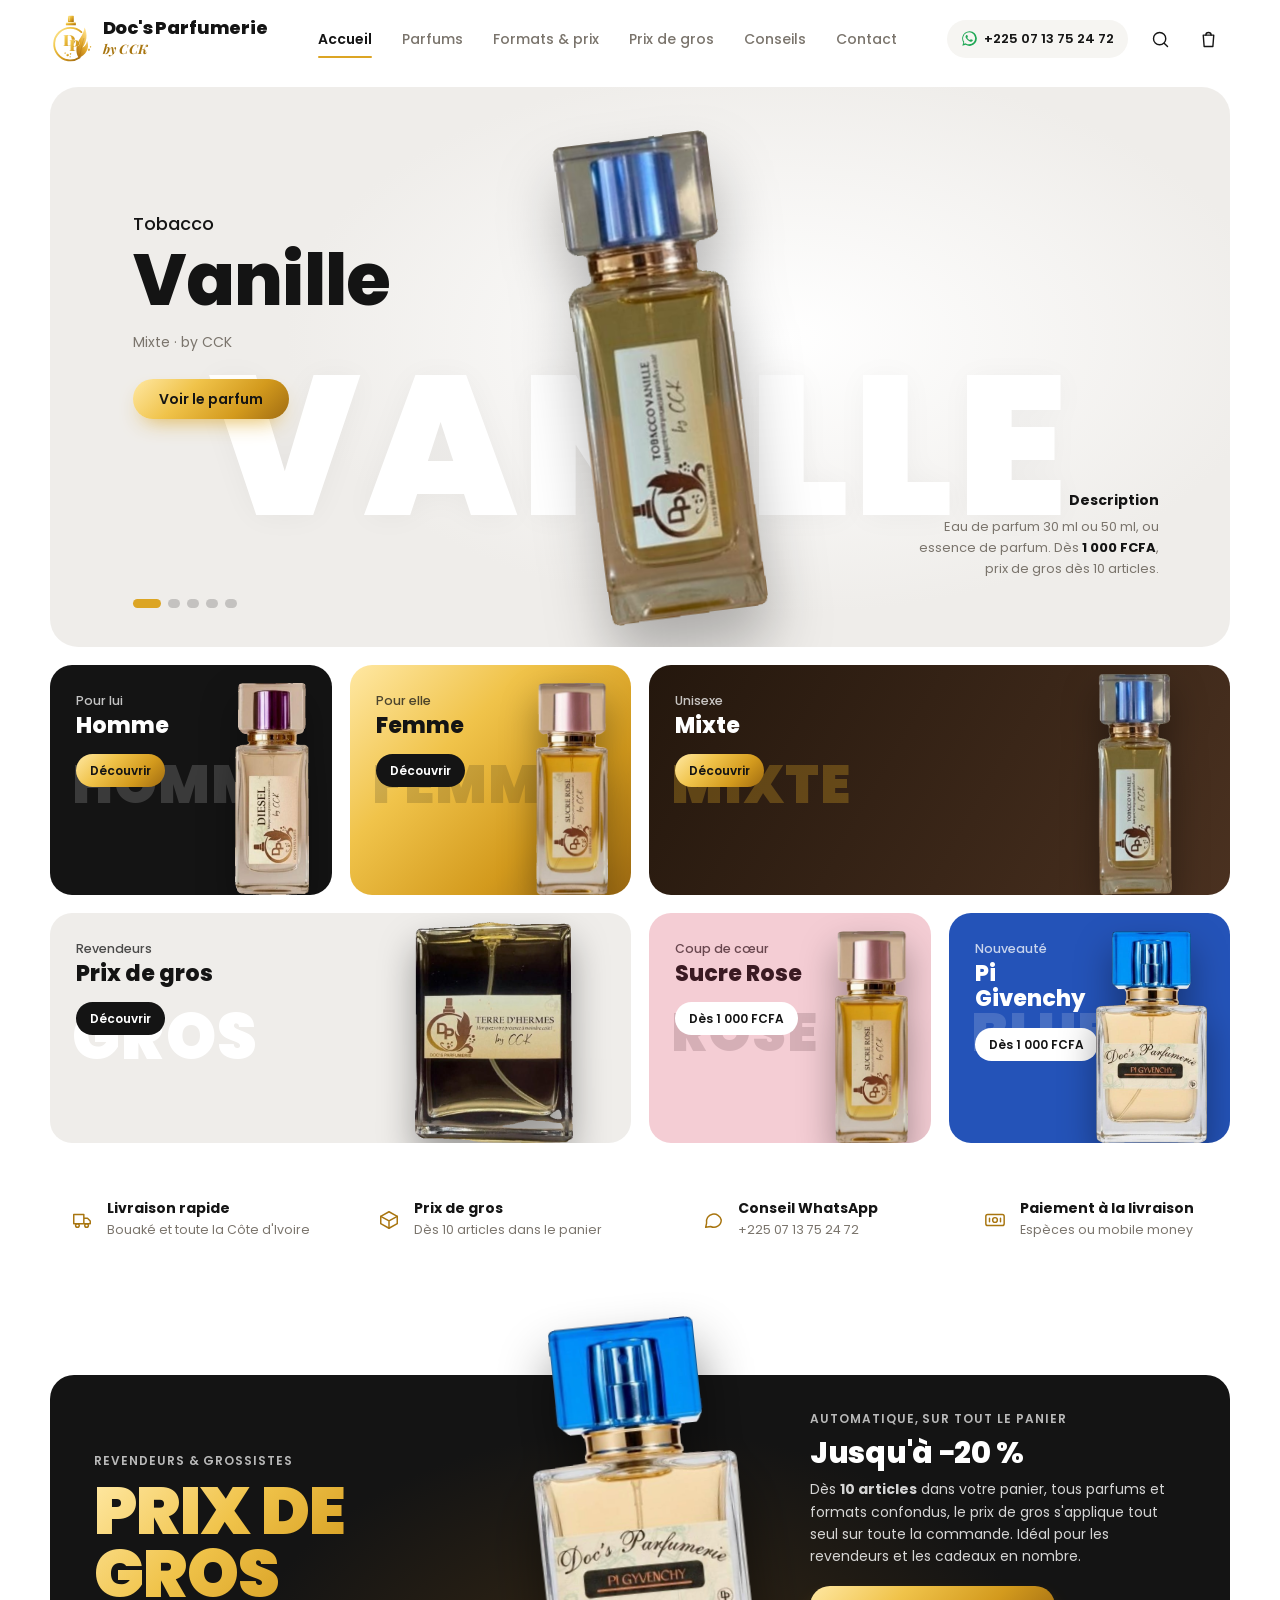
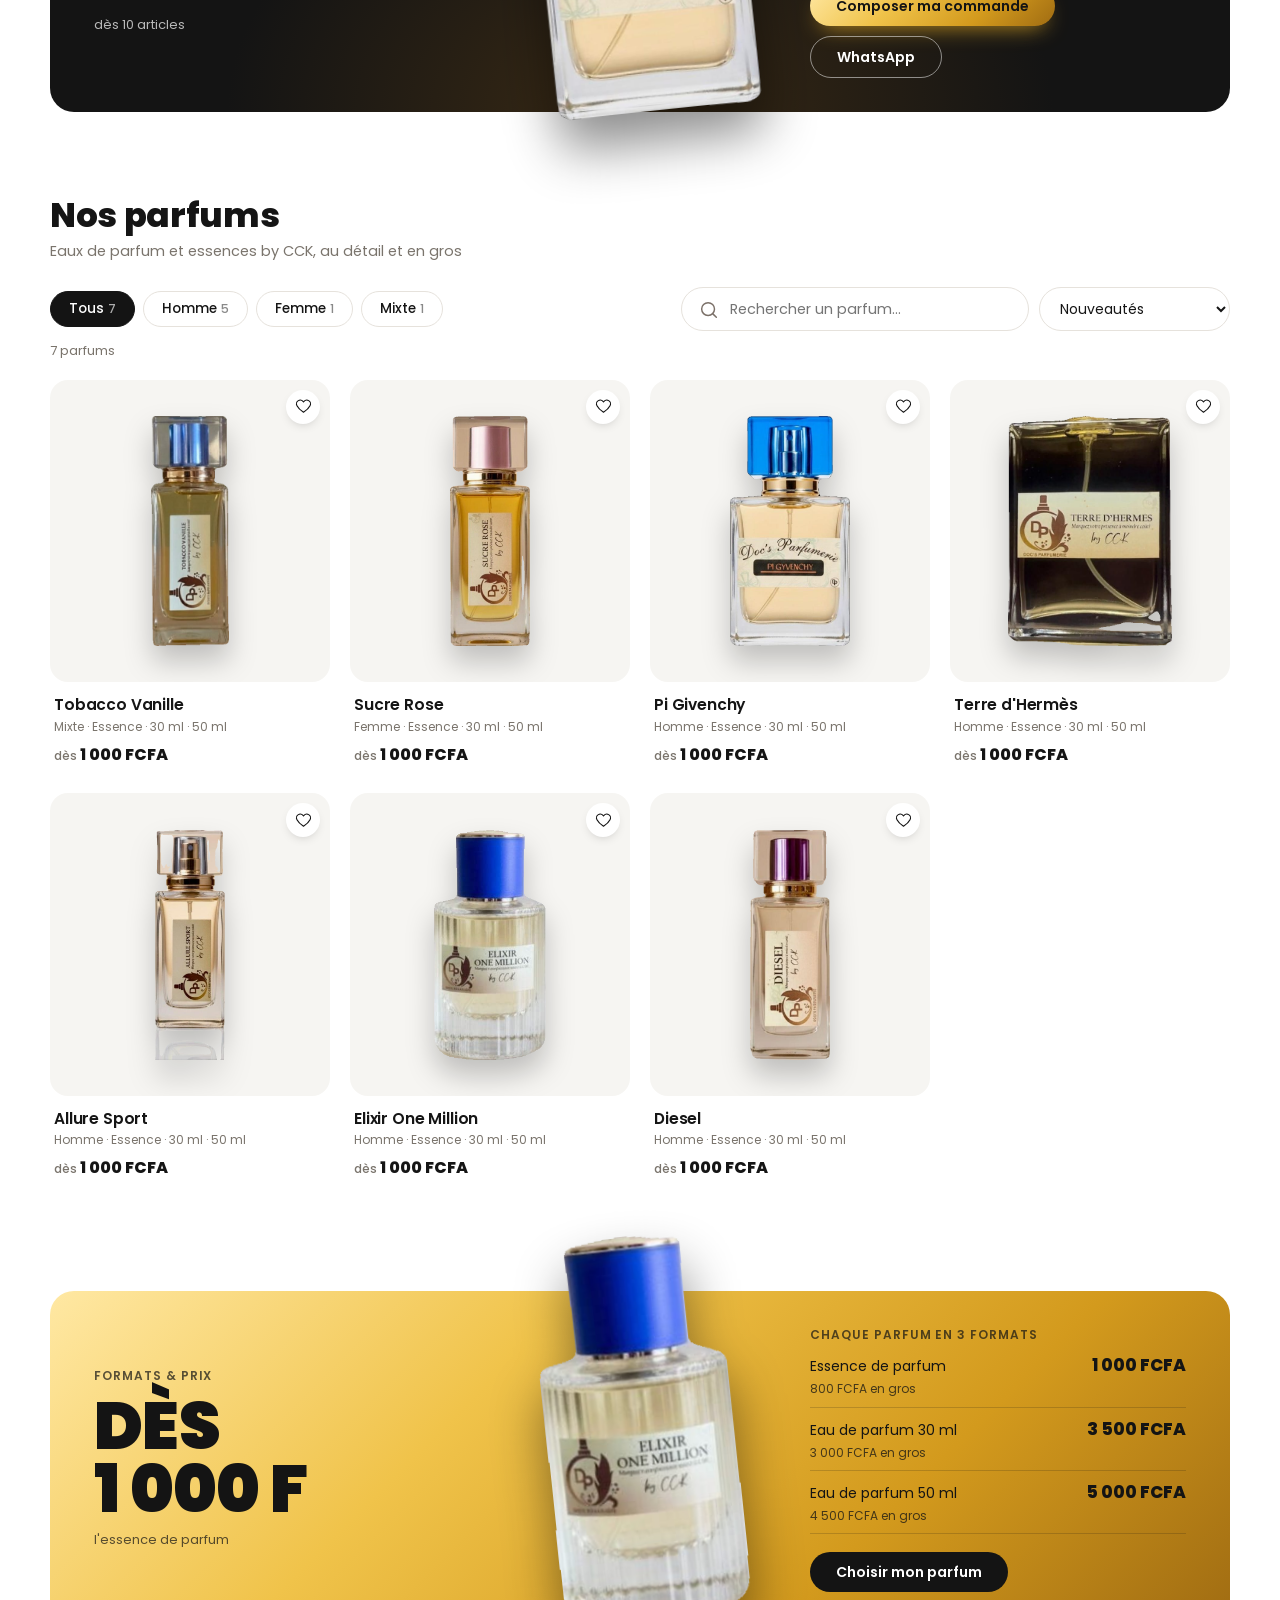
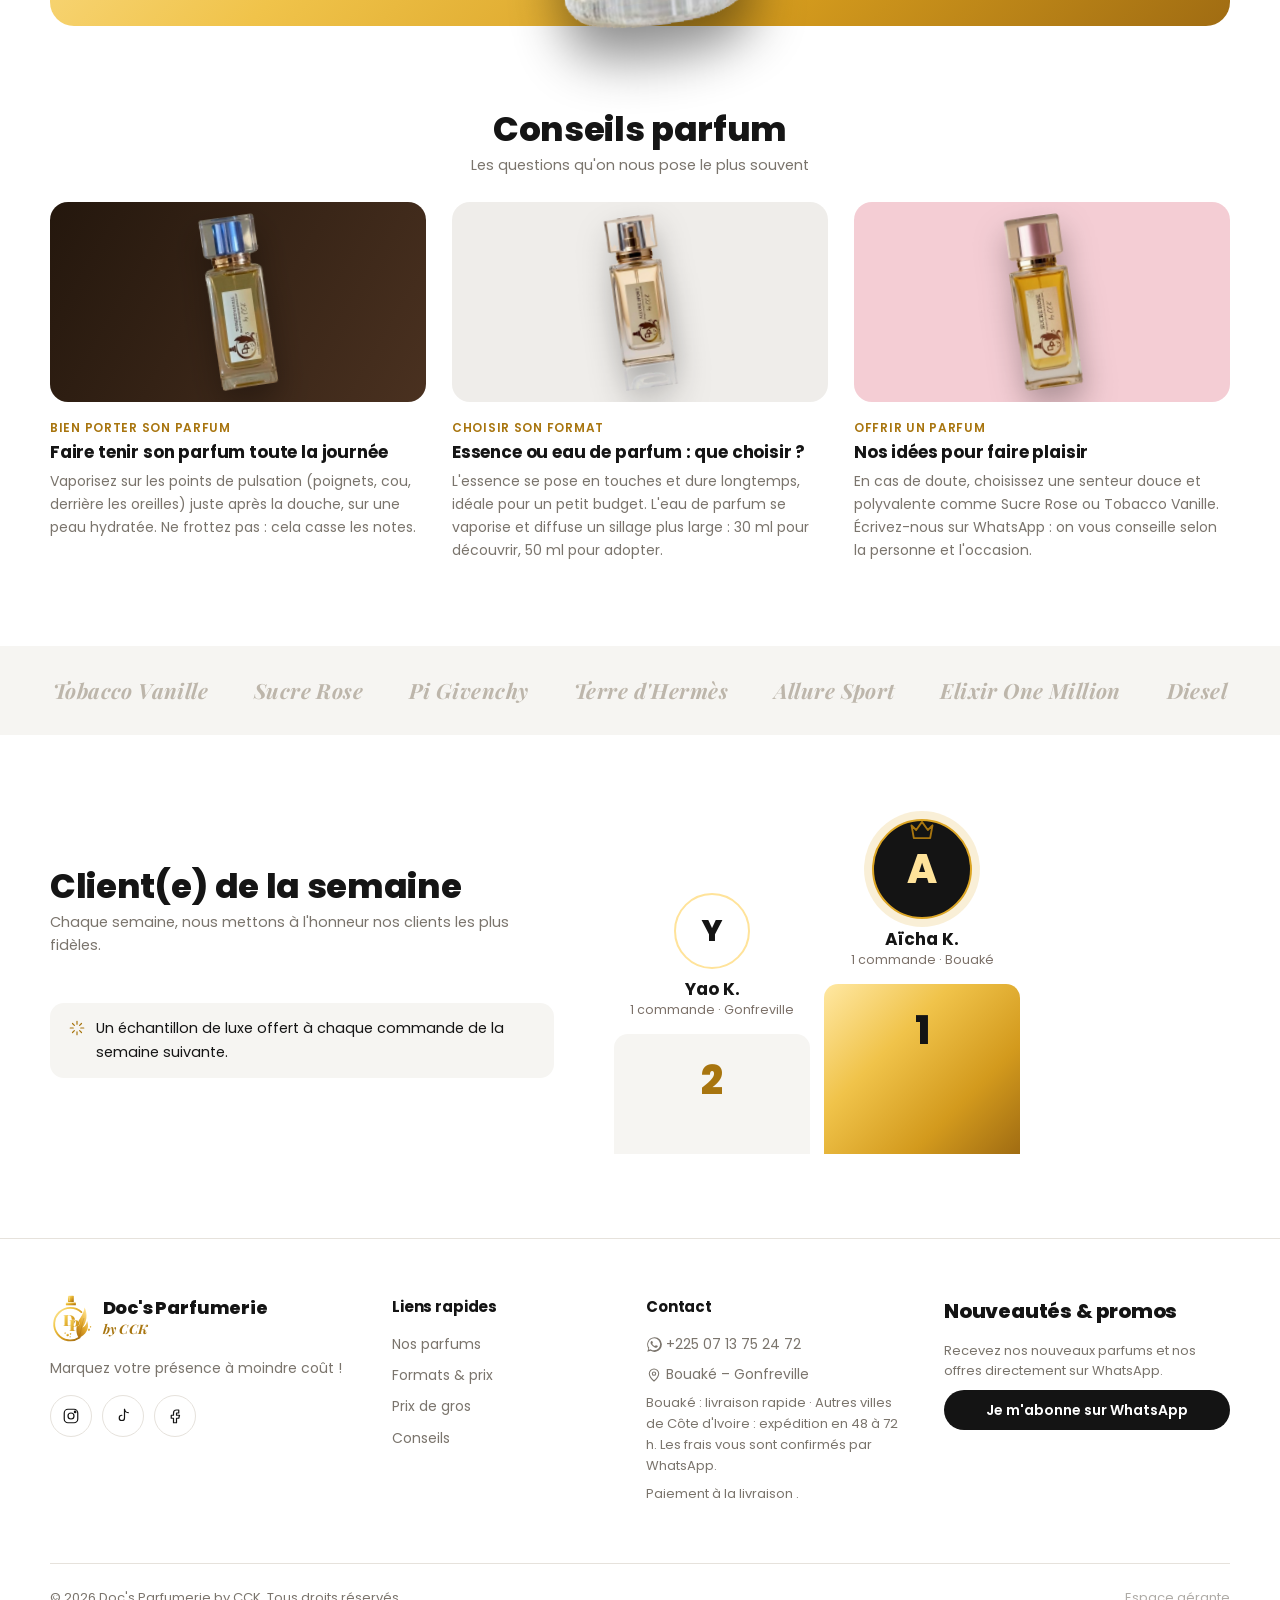
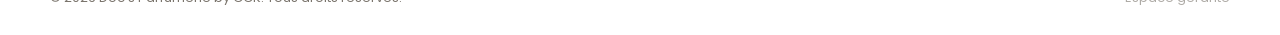
==== commit 05733644: "Nouvelle vitrine claire à grandes tuiles - Bannière principale : nom du parfum en grand et mot géant" ====
--- a/index.html
+++ b/index.html
@@ -5,194 +5,172 @@
   <meta name="viewport" content="width=device-width, initial-scale=1, viewport-fit=cover">
   <title>Doc's Parfumerie — Parfumerie à Bouaké</title>
   <meta name="description" content="Doc's Parfumerie by CCK : eaux de parfum et essences de parfum à prix doux, au détail et en gros. Livraison à Bouaké et partout en Côte d'Ivoire.">
-  <meta name="theme-color" content="#0b0907">
+  <meta name="theme-color" content="#111111">
   <link rel="icon" type="image/png" href="assets/img/favicon.png">
   <link rel="apple-touch-icon" href="assets/img/icone.png">
   <link rel="preconnect" href="https://fonts.googleapis.com">
   <link rel="preconnect" href="https://fonts.gstatic.com" crossorigin>
-  <link href="https://fonts.googleapis.com/css2?family=Playfair+Display:ital,wght@0,700;0,800;0,900;1,700;1,800&family=Raleway:ital,wght@0,400;0,500;0,600;0,700;0,800;0,900;1,600&display=swap" rel="stylesheet">
+  <link href="https://fonts.googleapis.com/css2?family=Playfair+Display:ital,wght@0,800;0,900;1,700&family=Poppins:wght@400;500;600;700;800;900&display=swap" rel="stylesheet">
   <link rel="stylesheet" href="assets/css/style.css">
   <link rel="stylesheet" href="assets/css/cards.css">
-  <link rel="stylesheet" href="assets/css/shop.css">
+  <link rel="stylesheet" href="assets/css/vitrine.css">
 </head>
-<body class="shop">
-  <!-- Bande promo -->
-  <div class="jm-topbar">
-    <div class="container jm-topbar-inner">
-      <span class="jm-topbar-left" id="announceTrack"></span>
-      <a class="jm-topbar-cta" id="topWa" target="_blank" rel="noopener"></a>
+<body class="vt">
+  <!-- En-tête -->
+  <header class="vt-header" id="header">
+    <div class="container vt-header-inner">
+      <a href="#" class="logo vt-logo" id="logo" aria-label="Accueil"></a>
+      <nav class="vt-nav" id="nav">
+        <a href="#accueil" class="on">Accueil</a>
+        <a href="#collection">Parfums</a>
+        <a href="#formats">Formats &amp; prix</a>
+        <a href="#gros">Prix de gros</a>
+        <a href="#conseils">Conseils</a>
+        <a href="#contact">Contact</a>
+      </nav>
+      <div class="vt-actions">
+        <a class="vt-wa" id="headWa" target="_blank" rel="noopener"></a>
+        <button class="icon-btn" id="searchBtn" aria-label="Rechercher"></button>
+        <button class="icon-btn vt-cart" id="cartBtn" aria-label="Panier"><span class="cart-count" id="cartCount">0</span></button>
+        <button class="icon-btn vt-burger" id="burger" aria-label="Menu"><span></span><span></span></button>
+      </div>
     </div>
-  </div>
-
-  <!-- En-tête : logo, recherche, aide, panier -->
-  <header class="jm-header" id="header">
-    <div class="container jm-header-inner">
-      <button class="icon-btn jm-burger" id="burger" aria-label="Catégories"><span></span><span></span><span></span></button>
-      <a href="#" class="logo jm-logo" id="logo" aria-label="Accueil"></a>
-      <form class="jm-search" id="searchForm" role="search">
-        <span data-ico="search"></span>
-        <input type="search" id="searchInput" placeholder="Chercher un parfum, une catégorie, un format…" autocomplete="off" aria-label="Rechercher">
-        <button type="submit">Rechercher</button>
-      </form>
-      <div class="jm-actions">
-        <a class="jm-act" href="#aide" id="helpLink"><span data-ico="chat"></span><span class="jm-act-lbl">Aide</span></a>
-        <button class="jm-act jm-cart" id="cartBtn" aria-label="Panier"><span class="jm-cart-ico"><span class="cart-count" id="cartCount">0</span></span><span class="jm-act-lbl">Panier</span></button>
-      </div>
-    </div>
-    <!-- Ligne de catégories -->
-    <nav class="jm-catnav" id="nav">
-      <div class="container jm-catnav-inner" id="catNav"></div>
-    </nav>
   </header>
 
-  <main class="jm-main">
-    <!-- Bannière + tuiles latérales -->
-    <section class="container jm-hero">
-      <div class="jm-slider" id="slider">
-        <div class="jm-slides" id="slides"></div>
-        <button class="jm-slide-btn prev" data-slide="-1" aria-label="Précédent"></button>
-        <button class="jm-slide-btn next" data-slide="1" aria-label="Suivant"></button>
-        <div class="jm-dots" id="dots"></div>
-      </div>
-      <aside class="jm-side">
-        <a class="jm-side-tile dark" id="sideWa" target="_blank" rel="noopener">
-          <span data-ico="whatsapp"></span>
-          <b>Commandez sur WhatsApp</b>
-          <small>Réponse rapide, conseils personnalisés</small>
-        </a>
-        <a class="jm-side-tile gold" href="#gros">
-          <span data-ico="box"></span>
-          <b>Prix de gros</b>
-          <small id="sideGros">Dès 10 articles dans le panier</small>
-        </a>
-        <div class="jm-side-tile light">
-          <span data-ico="truck"></span>
-          <b>Livraison</b>
-          <small>Bouaké et partout en Côte d'Ivoire</small>
-        </div>
-      </aside>
-    </section>
-
-    <!-- Tuiles catégories -->
-    <section class="container jm-block jm-tiles-block">
-      <div class="jm-block-head dark"><h2>Nos parfums à prix doux</h2><span>Choisissez votre univers</span></div>
-      <div class="jm-tiles" id="catTiles"></div>
-    </section>
-
-    <!-- Ventes flash (promos) -->
-    <section class="container jm-block jm-band" id="promos" hidden>
-      <div class="jm-band-head">
-        <h2><span data-ico="sparkle"></span> Ventes Flash</h2>
-        <span class="jm-timer" id="flashTimer"></span>
-        <a href="#collection" data-cat-link="Promos" class="jm-more">Voir plus <span data-ico="arrow"></span></a>
-      </div>
+  <main>
+    <!-- 1. Bannière principale : nom du parfum + mot géant en filigrane -->
+    <section class="container vt-hero-wrap" id="accueil">
+      <div class="vt-hero" id="hero"></div>
+    </section>
+
+    <!-- 2. Tuiles catégories (grille « bento ») -->
+    <section class="container vt-bento" id="bento"></section>
+
+    <!-- 3. Garanties -->
+    <section class="container vt-perks">
+      <div><span data-ico="truck"></span><p><b>Livraison rapide</b><small>Bouaké et toute la Côte d'Ivoire</small></p></div>
+      <div><span data-ico="box"></span><p><b>Prix de gros</b><small id="perkGros">Dès 10 articles dans le panier</small></p></div>
+      <div><span data-ico="chat"></span><p><b>Conseil WhatsApp</b><small id="perkPhone"></small></p></div>
+      <div><span data-ico="cash"></span><p><b>Paiement à la livraison</b><small>Espèces ou mobile money</small></p></div>
+    </section>
+
+    <!-- 4. Bannière promo noire (le flacon déborde) -->
+    <section class="container vt-banner vt-banner-dark" id="gros">
+      <div class="vt-banner-inner">
+        <div class="vt-banner-big"><span class="vt-banner-kicker">Revendeurs &amp; grossistes</span><strong>PRIX DE<br>GROS</strong><small id="grosSmall">dès 10 articles</small></div>
+        <div class="vt-banner-img" id="bannerImg1"></div>
+        <div class="vt-banner-side">
+          <span class="vt-banner-kicker">Automatique, sur tout le panier</span>
+          <h3>Jusqu'à −20 %</h3>
+          <p id="proText">Dès 10 articles dans votre panier, tous parfums confondus, le prix de gros s'applique tout seul sur toute la commande.</p>
+          <div class="vt-banner-btns">
+            <a href="#collection" class="vt-btn vt-btn-gold">Composer ma commande</a>
+            <a class="vt-btn vt-btn-ghost" id="proWa" target="_blank" rel="noopener">WhatsApp</a>
+          </div>
+        </div>
+      </div>
+    </section>
+
+    <!-- Ventes flash (si promos) -->
+    <section class="container vt-section" id="promos" hidden>
+      <div class="vt-title"><h2>Promotions</h2><p><span id="flashTimer"></span></p></div>
       <div class="rail-wrap">
-        <div class="rail jm-rail" id="promoRail"></div>
+        <div class="rail vt-rail" id="promoRail"></div>
         <button class="rail-btn prev" data-rail="promoRail" data-dir="-1" aria-label="Précédent"></button>
         <button class="rail-btn next" data-rail="promoRail" data-dir="1" aria-label="Suivant"></button>
       </div>
     </section>
 
-    <!-- Les plus populaires -->
-    <section class="container jm-block jm-band jm-band-dark" id="populaires">
-      <div class="jm-band-head">
-        <h2><span data-ico="crown"></span> Les plus populaires</h2>
-        <a href="#collection" class="jm-more">Voir plus <span data-ico="arrow"></span></a>
-      </div>
-      <div class="rail-wrap">
-        <div class="rail jm-rail" id="popularRail"></div>
-        <button class="rail-btn prev" data-rail="popularRail" data-dir="-1" aria-label="Précédent"></button>
-        <button class="rail-btn next" data-rail="popularRail" data-dir="1" aria-label="Suivant"></button>
-      </div>
-    </section>
-
-    <!-- Formats & prix -->
-    <section class="container jm-block" id="formats">
-      <div class="jm-block-head"><h2>Formats &amp; prix</h2><span>Chaque parfum existe en 3 formats</span></div>
-      <div class="jm-formats" id="formatGrid"></div>
-    </section>
-
-    <!-- Prix de gros -->
-    <section class="container jm-gros" id="gros">
-      <div class="jm-gros-inner">
-        <div>
-          <p class="jm-gros-kicker">Revendeurs &amp; grossistes</p>
-          <h2>Le prix de gros s'applique <em>tout seul</em></h2>
-          <p id="proText">Dès 10 articles dans votre panier, tous parfums confondus, le prix de gros s'applique sur toute la commande.</p>
-        </div>
-        <div class="jm-gros-cta">
-          <a href="#collection" class="jm-btn jm-btn-dark">Composer ma commande <span data-ico="arrow"></span></a>
-          <a class="jm-btn jm-btn-line" id="proWa" target="_blank" rel="noopener"><span data-ico="whatsapp"></span> Parler à la boutique</a>
-        </div>
-      </div>
-    </section>
-
-    <!-- Catalogue avec filtres -->
-    <section class="container jm-catalog" id="collection">
-      <aside class="jm-filters">
-        <h3>Catégories</h3>
+    <!-- 5. Grille produits -->
+    <section class="container vt-section" id="collection">
+      <div class="vt-title">
+        <h2>Nos parfums</h2>
+        <p>Eaux de parfum et essences by CCK, au détail et en gros</p>
+      </div>
+      <div class="vt-toolbar">
         <div class="chips" id="chips" role="tablist"></div>
-      </aside>
-      <div class="jm-catalog-main">
-        <div class="jm-catalog-head">
-          <div><h2>Tous nos parfums</h2><span id="resultCount"></span></div>
-          <label class="jm-sort">Trier par
-            <select id="sortSelect" aria-label="Trier">
-              <option value="new">Nouveautés</option>
-              <option value="price-asc">Prix croissant</option>
-              <option value="price-desc">Prix décroissant</option>
-              <option value="promo">Promotions d'abord</option>
-            </select>
+        <div class="vt-toolbar-right">
+          <label class="search-field">
+            <span data-ico="search"></span>
+            <input type="search" id="searchInput" placeholder="Rechercher un parfum…" autocomplete="off">
           </label>
-        </div>
-        <div class="grid jm-grid" id="grid"></div>
-        <p class="empty" id="emptyGrid" hidden>Aucun parfum ne correspond à votre recherche.</p>
-      </div>
-    </section>
+          <select id="sortSelect" aria-label="Trier">
+            <option value="new">Nouveautés</option>
+            <option value="price-asc">Prix croissant</option>
+            <option value="price-desc">Prix décroissant</option>
+            <option value="promo">Promotions d'abord</option>
+          </select>
+        </div>
+      </div>
+      <p class="vt-count" id="resultCount"></p>
+      <div class="grid vt-grid" id="grid"></div>
+      <p class="empty" id="emptyGrid" hidden>Aucun parfum ne correspond à votre recherche.</p>
+    </section>
+
+    <!-- 6. Bannière dorée : formats & prix (le flacon déborde) -->
+    <section class="container vt-banner vt-banner-gold" id="formats">
+      <div class="vt-banner-inner">
+        <div class="vt-banner-big"><span class="vt-banner-kicker">Formats &amp; prix</span><strong>DÈS<br>1 000 F</strong><small>l'essence de parfum</small></div>
+        <div class="vt-banner-img" id="bannerImg2"></div>
+        <div class="vt-banner-side">
+          <span class="vt-banner-kicker">Chaque parfum en 3 formats</span>
+          <ul class="vt-formats" id="formatGrid"></ul>
+          <a href="#collection" class="vt-btn vt-btn-dark">Choisir mon parfum</a>
+        </div>
+      </div>
+    </section>
+
+    <!-- 7. Conseils (équivalent « Recent News ») -->
+    <section class="container vt-section" id="conseils">
+      <div class="vt-title vt-title-center"><h2>Conseils parfum</h2><p>Les questions qu'on nous pose le plus souvent</p></div>
+      <div class="vt-news" id="news"></div>
+    </section>
+
+    <!-- 8. Bande des signatures (équivalent bande de logos) -->
+    <section class="vt-logos" aria-hidden="true"><div class="container vt-logos-inner" id="logoStrip"></div></section>
 
     <!-- Client de la semaine -->
-    <section class="container jm-block jm-best" id="client-semaine">
+    <section class="container vt-section vt-best" id="client-semaine">
       <div class="best-wrap">
         <div class="best-intro">
-          <p class="jm-gros-kicker">Fidélité</p>
-          <h2>Client(e) de la semaine</h2>
-          <p class="section-sub" id="bestSub">Chaque semaine, nous mettons à l'honneur nos clients les plus fidèles.</p>
+          <div class="vt-title"><h2>Client(e) de la semaine</h2><p id="bestSub">Chaque semaine, nous mettons à l'honneur nos clients les plus fidèles.</p></div>
           <p class="best-reward" id="bestReward"></p>
         </div>
         <div class="podium" id="podium"></div>
       </div>
     </section>
-
-    <!-- Garanties -->
-    <section class="container jm-trust" id="aide">
-      <div><span data-ico="sparkle"></span><b>Conçus par nos soins</b><small>Eaux de parfum &amp; essences by CCK</small></div>
-      <div><span data-ico="truck"></span><b>Livraison rapide</b><small>Bouaké et toute la Côte d'Ivoire</small></div>
-      <div><span data-ico="cash"></span><b>Paiement à la livraison</b><small>Espèces ou mobile money</small></div>
-      <div><span data-ico="whatsapp"></span><b>Service client</b><small id="trustPhone"></small></div>
-    </section>
   </main>
 
-  <footer class="footer jm-footer" id="contact">
-    <div class="container jm-footer-top">
-      <div class="logo logo-light" id="footerLogo"></div>
-      <div class="lx-social-links" id="socialBig"></div>
-    </div>
-    <div class="container footer-grid">
-      <div>
-        <h4>Doc's Parfumerie</h4>
+  <!-- 9. Pied de page -->
+  <footer class="vt-footer" id="contact">
+    <div class="container vt-footer-grid">
+      <div>
+        <div class="logo vt-logo" id="footerLogo"></div>
         <p class="footer-tag" id="footerTag"></p>
         <div class="socials" id="socials"></div>
       </div>
       <div>
-        <h4>Commander</h4>
-        <p id="deliveryInfo"></p>
-        <p>Paiement à la livraison <span id="waveMention"></span></p>
+        <h4>Liens rapides</h4>
+        <ul class="vt-links">
+          <li><a href="#collection">Nos parfums</a></li>
+          <li><a href="#formats">Formats &amp; prix</a></li>
+          <li><a href="#gros">Prix de gros</a></li>
+          <li><a href="#conseils">Conseils</a></li>
+        </ul>
       </div>
       <div>
         <h4>Contact</h4>
         <p><a id="footerWa" target="_blank" rel="noopener"></a></p>
         <p id="footerAddress"></p>
         <p id="footerEmail"></p>
+        <p id="deliveryInfo" class="vt-small"></p>
+        <p class="vt-small">Paiement à la livraison <span id="waveMention"></span></p>
+      </div>
+      <div>
+        <h4 class="vt-news-title">Nouveautés &amp; promos</h4>
+        <p class="vt-small">Recevez nos nouveaux parfums et nos offres directement sur WhatsApp.</p>
+        <a class="vt-btn vt-btn-dark vt-btn-block" id="newsWa" target="_blank" rel="noopener">Je m'abonne sur WhatsApp</a>
+        <div class="lx-social-links" id="socialBig" hidden></div>
       </div>
     </div>
     <div class="container footer-bottom">
--- a/assets/css/vitrine.css
+++ b/assets/css/vitrine.css
@@ -0,0 +1,295 @@
+/* =====================================================================
+   DOC'S PARFUMERIE — vitrine claire « grandes tuiles »
+   Bannière à mot géant en filigrane, grille bento colorée, bannières
+   pleine largeur où le flacon déborde, grille produits sur fond clair.
+   Couleurs : noir & or du logo, + teintes reprises des flacons.
+   ===================================================================== */
+.vt {
+  --noir: #141414; --or: #dca524; --or-clair: #ffe39a; --or-fonce: #9a6a10;
+  --or-grad: linear-gradient(135deg, #ffe8a3 0%, #f0c34a 35%, #d39a1d 70%, #a06c12 100%);
+  --panneau: #efedea; --panneau-2: #f6f5f2; --trait: #e6e2dc; --texte: #151515; --doux: #7a746c;
+  --gold: #dca524; --gold-2: #a8750f; --gold-soft: #ffe39a; --gold-text: #8a5c06;
+  --ink: #141414; --paper: #ffffff; --cream: #f4f1ec;
+  --serif: "Poppins", system-ui, sans-serif; --sans: "Poppins", system-ui, sans-serif;
+  --logo-bg: #ffffff;
+  background: #fff; color: var(--texte); font-family: var(--sans); font-weight: 400;
+}
+.vt h1, .vt h2, .vt h3, .vt h4 { font-family: var(--sans); letter-spacing: -.01em; }
+.vt .container { width: min(1180px, 100% - 32px); }
+
+/* ---------- boutons ---------- */
+.vt-btn { display: inline-flex; align-items: center; justify-content: center; gap: 8px; padding: 13px 26px; border-radius: 999px; font: 600 14px/1 var(--sans); transition: transform .2s, box-shadow .2s, background .2s, color .2s; white-space: nowrap; }
+.vt-btn:active { transform: scale(.97); }
+.vt-btn-gold { background: var(--or-grad); color: var(--noir); box-shadow: 0 10px 22px -10px rgba(220, 165, 36, .9); }
+.vt-btn-gold:hover { transform: translateY(-2px); box-shadow: 0 14px 28px -10px rgba(220, 165, 36, 1); }
+.vt-btn-dark { background: var(--noir); color: #fff; }
+.vt-btn-dark:hover { transform: translateY(-2px); }
+.vt-btn-ghost { border: 1.5px solid rgba(255, 255, 255, .5); color: #fff; }
+.vt-btn-ghost:hover { background: rgba(255, 255, 255, .1); }
+.vt-btn-block { width: 100%; }
+
+/* ---------- en-tête ---------- */
+.vt-header { position: sticky; top: 0; z-index: 50; background: rgba(255, 255, 255, .94); backdrop-filter: blur(12px); -webkit-backdrop-filter: blur(12px); border-bottom: 1px solid transparent; transition: border-color .3s; }
+.vt-header.scrolled { border-color: var(--trait); }
+.vt-header-inner { display: flex; align-items: center; justify-content: space-between; gap: 24px; height: 78px; }
+.vt-logo { display: flex; align-items: center; gap: 10px; }
+.vt-logo .logo-mark-svg { height: 48px; width: auto; }
+.vt .vt-logo span { font: 800 18px/1 var(--sans); color: var(--noir); white-space: nowrap; letter-spacing: -.01em; }
+.vt .vt-logo small { display: block; font: italic 700 13px/1.4 "Playfair Display", Georgia, serif; color: var(--gold-2); margin-top: 3px; text-transform: none; letter-spacing: .02em; }
+.vt-nav { display: flex; gap: 30px; }
+.vt-nav a { font-size: 14px; font-weight: 500; color: var(--doux); padding: 6px 0; position: relative; transition: color .2s; }
+.vt-nav a:hover, .vt-nav a.on { color: var(--noir); font-weight: 600; }
+.vt-nav a.on::after { content: ""; position: absolute; left: 0; right: 0; bottom: -2px; height: 2px; border-radius: 2px; background: var(--or); }
+.vt-actions { display: flex; align-items: center; gap: 4px; }
+.vt-wa { display: inline-flex; align-items: center; gap: 7px; font-size: 13px; font-weight: 600; padding: 9px 14px; border-radius: 999px; background: var(--panneau-2); margin-right: 6px; }
+.vt-wa .ico { color: #1fa855; }
+.vt .cart-count { background: var(--or-grad); color: var(--noir); font-weight: 800; }
+.vt-burger { display: none; flex-direction: column; justify-content: center; align-items: center; gap: 6px; }
+.vt-burger span { width: 20px; height: 2px; border-radius: 2px; background: var(--noir); transition: transform .3s; }
+.vt-burger.open span:first-child { transform: translateY(4px) rotate(45deg); }
+.vt-burger.open span:last-child { transform: translateY(-4px) rotate(-45deg); }
+
+/* ---------- 1. bannière principale ---------- */
+.vt-hero-wrap { margin-top: 8px; }
+.vt-hero { position: relative; height: 560px; border-radius: 28px; background: radial-gradient(60% 70% at 62% 45%, #ffffff 0%, var(--panneau) 70%); overflow: hidden; }
+.vt-slide { position: absolute; inset: 0; opacity: 0; visibility: hidden; transition: opacity .8s, visibility .8s; }
+.vt-slide.on { opacity: 1; visibility: visible; }
+.vt-ghost { position: absolute; left: 0; right: 0; top: 50%; text-align: center; font: 900 clamp(90px, 15.5vw, 210px)/1 var(--sans); letter-spacing: .02em; color: #fff; text-shadow: 0 2px 30px rgba(0, 0, 0, .04); white-space: nowrap; user-select: none; transform: translateY(-10%); }
+.vt-slide-text { position: absolute; left: 7%; top: 22%; z-index: 3; max-width: 40%; }
+.vt-small-label { margin: 0 0 6px; font-size: 18px; font-weight: 500; color: var(--texte); }
+.vt-slide-text h1 { margin: 0; font: 800 clamp(44px, 5.6vw, 72px)/1 var(--sans); color: var(--noir); }
+.vt-slide-cat { margin: 14px 0 26px; font-size: 14px; color: var(--doux); }
+.vt-slide-img { position: absolute; z-index: 2; left: 50%; bottom: 5%; height: 86%; transform: translateX(-38%); display: flex; align-items: flex-end; }
+.vt-slide-img img { height: 100%; width: auto; max-width: none; object-fit: contain; filter: drop-shadow(0 36px 30px rgba(0, 0, 0, .28)); transform: rotate(-7deg); transition: transform 1.2s cubic-bezier(.2, .7, .2, 1); }
+.vt-slide.on .vt-slide-img img { animation: vtIn 1.1s cubic-bezier(.2, .7, .2, 1); }
+@keyframes vtIn { from { transform: rotate(-16deg) translateY(30px); opacity: 0; } }
+.vt-slide-desc { position: absolute; right: 6%; bottom: 12%; z-index: 3; max-width: 250px; text-align: right; font-size: 13px; color: var(--doux); }
+.vt-slide-desc b { color: var(--noir); }
+.vt-slide-desc > b { display: block; font-size: 14px; margin-bottom: 6px; }
+.vt-slide-desc p { margin: 0; line-height: 1.6; }
+.vt-dots { position: absolute; left: 7%; bottom: 7%; z-index: 4; display: flex; gap: 7px; }
+.vt-dots button { width: 9px; height: 9px; border-radius: 9px; background: rgba(0, 0, 0, .18); transition: width .3s, background .3s; }
+.vt-dots button.on { width: 28px; background: var(--or); }
+
+/* ---------- 2. tuiles bento ---------- */
+.vt-bento { display: grid; grid-template-columns: repeat(4, 1fr); grid-auto-rows: 230px; gap: 18px; margin-top: 18px; }
+.vt-tile { position: relative; overflow: hidden; border-radius: 22px; padding: 26px; text-align: left; display: flex; transition: transform .3s, box-shadow .3s; }
+.vt-tile:hover { transform: translateY(-4px); box-shadow: 0 22px 40px -24px rgba(0, 0, 0, .45); }
+.vt-tile.wide { grid-column: span 2; }
+.vt-tile-text { position: relative; z-index: 2; display: flex; flex-direction: column; align-items: flex-start; gap: 2px; max-width: 58%; }
+.vt-tile-text small { font-size: 12.5px; font-weight: 500; opacity: .75; }
+.vt-tile-text b { font-size: 22px; font-weight: 800; line-height: 1.15; }
+.vt-pill { margin-top: 14px; display: inline-flex; padding: 7px 14px; border-radius: 999px; font-size: 12px; font-weight: 600; background: #fff; color: var(--noir); }
+.vt-tile-ghost { position: absolute; left: 22px; top: 92px; z-index: 1; font: 900 54px/1 var(--sans); letter-spacing: .02em; opacity: .16; white-space: nowrap; }
+.vt-tile img { position: absolute; z-index: 2; right: 8%; bottom: 0; height: 92%; width: auto; max-width: 55%; object-fit: contain; filter: drop-shadow(0 18px 18px rgba(0, 0, 0, .35)); transition: transform .5s; }
+.vt-tile.wide img { right: 10%; height: 96%; }
+.vt-tile:hover img { transform: translateY(-6px) rotate(-3deg); }
+.t-noir { background: #141414; color: #fff; }
+.t-noir .vt-pill { background: var(--or-grad); }
+.t-or { background: var(--or-grad); color: var(--noir); }
+.t-or .vt-pill { background: var(--noir); color: #fff; }
+.t-brun { background: linear-gradient(120deg, #24170d, #4a3120); color: #fff; }
+.t-brun .vt-tile-ghost { color: var(--or); opacity: .3; }
+.t-brun .vt-pill { background: var(--or-grad); }
+.t-gris { background: var(--panneau); color: var(--noir); }
+.t-gris .vt-pill { background: var(--noir); color: #fff; }
+.t-gris .vt-tile-ghost { color: #fff; opacity: 1; font-size: 64px; }
+.t-rose { background: #f4cdd4; color: #3a1a22; }
+.t-bleu { background: #2453b8; color: #fff; }
+
+/* ---------- 3. garanties ---------- */
+.vt-perks { display: grid; grid-template-columns: repeat(4, 1fr); gap: 18px; margin-top: 30px; padding: 26px 0; }
+.vt-perks > div { display: flex; align-items: center; gap: 14px; justify-content: center; }
+.vt-perks .ico { color: var(--gold-2); flex: none; }
+.vt-perks p { margin: 0; line-height: 1.35; }
+.vt-perks b { display: block; font-size: 14px; font-weight: 700; }
+.vt-perks small { font-size: 12.5px; color: var(--doux); }
+
+/* ---------- 4 & 6. bannières pleine largeur ---------- */
+.vt-banner { margin-top: 110px; }
+.vt-banner-inner { position: relative; display: grid; grid-template-columns: 1fr 300px 1fr; align-items: center; gap: 20px; min-height: 250px; padding: 34px 44px; border-radius: 24px; }
+.vt-banner-dark .vt-banner-inner { background: radial-gradient(50% 120% at 50% 100%, #3a2a14 0%, #141414 70%); color: #fff; }
+.vt-banner-gold .vt-banner-inner { background: var(--or-grad); color: var(--noir); }
+.vt-banner-kicker { display: block; font-size: 12px; font-weight: 600; letter-spacing: .08em; text-transform: uppercase; opacity: .7; margin-bottom: 8px; }
+.vt-banner-big strong { display: block; font: 900 clamp(46px, 5.2vw, 72px)/.95 var(--sans); letter-spacing: -.01em; }
+.vt-banner-dark .vt-banner-big strong { background: var(--or-grad); -webkit-background-clip: text; background-clip: text; color: transparent; }
+.vt-banner-big small { display: block; margin-top: 10px; font-size: 13px; opacity: .7; }
+.vt-banner-img { position: relative; height: 100%; align-self: stretch; }
+.vt-banner-img img { position: absolute; left: 50%; bottom: -34px; height: 390px; width: auto; max-width: none; transform: translateX(-50%) rotate(-6deg); filter: drop-shadow(0 30px 26px rgba(0, 0, 0, .45)); transition: transform .6s; }
+.vt-banner:hover .vt-banner-img img { transform: translateX(-50%) rotate(-2deg) translateY(-6px); }
+.vt-banner-side h3 { margin: 0 0 8px; font-size: 30px; font-weight: 800; }
+.vt-banner-side p { margin: 0 0 18px; font-size: 14px; line-height: 1.6; opacity: .82; }
+.vt-banner-btns { display: flex; flex-wrap: wrap; gap: 10px; }
+.vt-formats { list-style: none; margin: 0 0 18px; padding: 0; display: grid; gap: 8px; }
+.vt-formats li { display: grid; grid-template-columns: 1fr auto; align-items: baseline; column-gap: 12px; padding-bottom: 8px; border-bottom: 1px solid rgba(20, 20, 20, .18); font-size: 14px; font-variant-numeric: lining-nums; }
+.vt-formats li b { font-size: 17px; font-weight: 800; }
+.vt-formats li small { grid-column: 1 / -1; font-size: 12px; opacity: .75; }
+
+/* ---------- sections & titres ---------- */
+.vt-section { margin-top: 84px; }
+.vt-title { margin-bottom: 24px; }
+.vt-title h2 { margin: 0; font-size: clamp(26px, 3vw, 34px); font-weight: 800; }
+.vt-title p { margin: 6px 0 0; color: var(--doux); font-size: 14.5px; }
+.vt-title-center { text-align: center; }
+.vt-toolbar { display: flex; justify-content: space-between; align-items: center; gap: 14px; flex-wrap: wrap; margin-bottom: 10px; }
+.vt-toolbar-right { display: flex; gap: 10px; flex-wrap: wrap; }
+.vt .chip { border: 1.5px solid var(--trait); background: #fff; font: 500 13.5px/1 var(--sans); padding: 10px 18px; }
+.vt .chip.active { background: var(--noir); border-color: var(--noir); color: #fff; }
+.vt .search-field, .vt #sortSelect { border: 1.5px solid var(--trait); font-family: var(--sans); }
+.vt-count { margin: 0 0 18px; font-size: 13px; color: var(--doux); }
+.vt .rail { grid-auto-columns: 250px; gap: 18px; }
+.vt .rail-btn { background: var(--noir); color: #fff; top: 130px; }
+
+/* ---------- 5. cartes produits ---------- */
+.vt .vt-grid { grid-template-columns: repeat(4, 1fr); gap: 26px 20px; }
+.vt-card { cursor: pointer; display: flex; flex-direction: column; }
+.vt-card-img { position: relative; aspect-ratio: 1 / 1.08; border-radius: 18px; background: var(--panneau-2); overflow: hidden; display: grid; place-items: center; transition: background .3s; }
+.vt-card:hover .vt-card-img { background: var(--panneau); }
+.vt-card-img img { position: absolute; inset: 0; margin: auto; height: 76%; width: 80%; max-width: 80%; object-fit: contain; filter: drop-shadow(0 16px 14px rgba(0, 0, 0, .22)); transition: transform .5s cubic-bezier(.2, .7, .2, 1); }
+.vt-card:hover .vt-card-img img { transform: translateY(-8px) scale(1.04); }
+.vt-card-img .bottle-svg { width: 60%; height: 80%; }
+.vt-sale { position: absolute; top: 12px; left: 12px; padding: 5px 11px; border-radius: 999px; background: var(--or-grad); color: var(--noir); font-size: 11.5px; font-weight: 700; font-variant-numeric: lining-nums; }
+.vt-sale.gris { background: #ddd; color: #666; }
+.vt-fav { position: absolute; top: 10px; right: 10px; width: 34px; height: 34px; border-radius: 50%; background: #fff; display: grid; place-items: center; box-shadow: 0 4px 12px -6px rgba(0, 0, 0, .3); }
+.vt-fav.on { color: #c2334b; }
+.vt-fav.on .ico { fill: currentColor; }
+.vt-add { position: absolute; left: 12px; right: 12px; bottom: 12px; display: flex; align-items: center; justify-content: center; gap: 8px; padding: 12px; border-radius: 999px; background: var(--noir); color: #fff; font: 600 13px/1 var(--sans); transform: translateY(150%); transition: transform .35s cubic-bezier(.2, .7, .2, 1), background .2s, color .2s; }
+.vt-card:hover .vt-add, .vt-add:focus-visible { transform: none; }
+.vt-add:hover { background: var(--or-grad); color: var(--noir); }
+.vt-card.out .vt-card-img img { filter: grayscale(1); opacity: .6; }
+.vt-card-body { padding: 14px 4px 0; }
+.vt-card-body h3 { margin: 0; font-size: 15.5px; font-weight: 600; }
+.vt-card-meta { margin: 3px 0 6px; font-size: 12px; color: var(--doux); }
+.vt-card-price { margin: 0; display: flex; align-items: baseline; gap: 8px; font-variant-numeric: lining-nums; }
+.vt-card-price b { font-size: 16px; font-weight: 800; }
+.vt-card-price small { font-size: 12px; font-weight: 500; color: var(--doux); }
+.vt-card-price s { font-size: 13px; color: #aaa; }
+
+/* ---------- 7. conseils ---------- */
+.vt-news { display: grid; grid-template-columns: repeat(3, 1fr); gap: 26px; }
+.vt-news-card small { display: block; margin: 16px 0 6px; font-size: 12px; font-weight: 600; color: var(--gold-2); text-transform: uppercase; letter-spacing: .06em; }
+.vt-news-card h3 { margin: 0 0 8px; font-size: 17px; font-weight: 700; }
+.vt-news-card p { margin: 0; font-size: 14px; line-height: 1.65; color: var(--doux); }
+.vt-news-img { position: relative; height: 200px; border-radius: 18px; overflow: hidden; }
+.vt-news-img img { position: absolute; inset: 0; margin: auto; height: 86%; width: 80%; object-fit: contain; filter: drop-shadow(0 16px 16px rgba(0, 0, 0, .3)); transform: rotate(-8deg); }
+.vt-news-img.n1 { background: linear-gradient(120deg, #24170d, #4a3120); }
+.vt-news-img.n2 { background: var(--panneau); }
+.vt-news-img.n3 { background: #f4cdd4; }
+
+/* ---------- 8. bande des signatures ---------- */
+.vt-logos { margin-top: 84px; background: var(--panneau-2); padding: 34px 0; }
+.vt-logos-inner { display: flex; flex-wrap: wrap; justify-content: space-around; gap: 18px 40px; }
+.vt-logos span { font: italic 700 21px/1 "Playfair Display", Georgia, serif; color: #bdb6ab; letter-spacing: .02em; white-space: nowrap; }
+
+/* ---------- client de la semaine ---------- */
+.vt-best .best-reward { background: var(--panneau-2); box-shadow: none; }
+.vt-best .pod-1 .pod-avatar { background: var(--noir); color: var(--or-clair); border-color: var(--or); }
+.vt-best .pod-1 .pod-step { background: var(--or-grad); color: var(--noir); }
+.vt-best .pod-step { background: var(--panneau-2); color: var(--gold-2); font-family: var(--sans); font-weight: 800; }
+.vt-best .pod-name { font: 700 17px/1.2 var(--sans); }
+.vt-best .pod-avatar { font-family: var(--sans); font-weight: 800; }
+.vt-best .podium { min-height: 280px; }
+
+/* ---------- 9. pied de page ---------- */
+.vt-footer { margin-top: 84px; border-top: 1px solid var(--trait); padding: 56px 0 26px; font-size: 14px; color: var(--doux); }
+.vt-footer-grid { display: grid; grid-template-columns: 1.4fr 1fr 1.2fr 1.3fr; gap: 34px; }
+.vt-footer h4 { margin: 0 0 14px; font-size: 15px; font-weight: 700; color: var(--noir); }
+.vt-news-title { font-size: 20px !important; font-weight: 800 !important; }
+.vt-footer p { margin: 0 0 8px; }
+.vt-footer .footer-tag { margin: 14px 0 16px; }
+.vt-footer a:hover { color: var(--noir); }
+.vt-links { list-style: none; margin: 0; padding: 0; display: grid; gap: 9px; }
+.vt-small { font-size: 13px; }
+.vt .socials a { border-color: var(--trait); color: var(--noir); }
+.vt .footer-bottom { border-top-color: var(--trait); color: var(--doux); }
+.vt .admin-link { opacity: .6; }
+
+/* ---------- fiche produit, panier, commande ---------- */
+.vt .pp-media { background: var(--panneau-2); }
+.vt .pp-main img { max-height: 470px; object-fit: contain; filter: drop-shadow(0 26px 24px rgba(0, 0, 0, .25)); }
+.vt .pp-info h2 { font: 800 40px/1.05 var(--sans); }
+.vt .eyebrow { color: var(--gold-2); }
+.vt .drawer-head h3, .vt .co-form h2, .vt .success h2 { font-family: var(--sans); font-weight: 800; }
+.vt .line-name { font: 600 15px/1.25 var(--sans); }
+.vt .btn { font-family: var(--sans); }
+.vt .btn-dark { background: var(--noir); color: #fff; }
+.vt .btn-gold { background: var(--or-grad); color: var(--noir); }
+.vt .co-summary { background: var(--noir); }
+.vt .fmt.on { background: var(--noir); border-color: var(--noir); }
+.vt .fmt.on span { color: var(--or-clair); }
+.vt .success-check { background: var(--noir); color: var(--or); }
+.vt .toast-success .ico { color: var(--or); }
+
+/* ---------- responsive ---------- */
+@media (max-width: 1080px) {
+  .vt-nav { gap: 20px; }
+  .vt-wa span { display: none; }
+  .vt .vt-grid { grid-template-columns: repeat(3, 1fr); }
+}
+@media (max-width: 900px) {
+  .vt-burger { display: flex; }
+  .vt-nav { position: absolute; top: 100%; left: 0; right: 0; flex-direction: column; gap: 0; background: #fff; padding: 6px 16px 16px; border-bottom: 1px solid var(--trait); box-shadow: 0 20px 30px -20px rgba(0, 0, 0, .3); opacity: 0; visibility: hidden; transform: translateY(-8px); transition: opacity .25s, transform .25s, visibility .25s; }
+  .vt-nav.open { opacity: 1; visibility: visible; transform: none; }
+  .vt-nav a { padding: 14px 0; border-bottom: 1px solid var(--trait); font-size: 15px; }
+  .vt-nav a.on::after { display: none; }
+  .vt-hero { height: 600px; }
+  .vt-slide-text { left: 24px; right: 24px; top: 28px; max-width: none; text-align: center; display: flex; flex-direction: column; align-items: center; }
+  .vt-slide-cat { margin: 8px 0 16px; }
+  .vt-slide-img { left: 50%; transform: translateX(-50%); height: 54%; bottom: 7%; }
+  .vt-ghost { top: auto; bottom: 30%; transform: none; font-size: 26vw; }
+  .vt-slide-desc { display: none; }
+  .vt-dots { left: 50%; transform: translateX(-50%); bottom: 3%; }
+  .vt-bento { grid-template-columns: repeat(2, 1fr); grid-auto-rows: 200px; gap: 12px; }
+  .vt-perks { grid-template-columns: repeat(2, 1fr); }
+  .vt-perks > div { justify-content: flex-start; }
+  .vt-banner { margin-top: 150px; }
+  .vt-banner-inner { grid-template-columns: 1fr; text-align: center; padding: 200px 24px 30px; gap: 22px; }
+  .vt-banner-img { position: absolute; left: 0; right: 0; top: 0; height: 200px; }
+  .vt-banner-img img { bottom: 0; height: 320px; }
+  .vt-banner-btns { justify-content: center; }
+  .vt-formats li { text-align: left; }
+  .vt-news { grid-template-columns: 1fr; }
+  .vt-footer-grid { grid-template-columns: 1fr 1fr; }
+}
+@media (max-width: 640px) {
+  .vt .container { width: calc(100% - 24px); }
+  .vt-header-inner { height: 66px; gap: 8px; }
+  .vt-logo .logo-mark-svg { height: 40px; }
+  .vt .vt-logo span { font-size: 15.5px; }
+  .vt .vt-logo small { font-size: 11px; }
+  .vt-wa { display: none; }
+  .vt-hero { height: 540px; border-radius: 22px; }
+  .vt-small-label { font-size: 15px; }
+  .vt-slide-text h1 { font-size: 42px; }
+  .vt-tile { padding: 18px; border-radius: 18px; }
+  .vt-tile-text { max-width: 62%; }
+  .vt-tile-text b { font-size: 17px; }
+  .vt-tile-ghost { font-size: 36px; top: 78px; left: 16px; }
+  .t-gris .vt-tile-ghost { font-size: 44px; }
+  .vt-tile img { right: 4%; max-width: 50%; height: 84%; }
+  .vt-pill { margin-top: 10px; padding: 6px 11px; font-size: 11px; }
+  .vt-tile:not(.wide) .vt-tile-text { max-width: 100%; }
+  .vt-tile:not(.wide) img { height: 56%; max-width: 44%; right: 6%; }
+  .vt-tile:not(.wide) .vt-tile-text b { font-size: 16px; }
+  html, body { overflow-x: hidden; }
+  .vt-perks { gap: 16px 12px; padding: 18px 0; }
+  .vt-perks > div { gap: 10px; }
+  .vt-perks b { font-size: 13px; }
+  .vt-perks small { font-size: 11.5px; }
+  .vt-banner-big strong { font-size: 46px; }
+  .vt-section { margin-top: 60px; }
+  .vt .vt-grid { grid-template-columns: repeat(2, 1fr); gap: 20px 12px; }
+  .vt-add { transform: none; left: 8px; right: 8px; bottom: 8px; padding: 10px 6px; font-size: 11.5px; }
+  .vt-card-img { border-radius: 14px; }
+  .vt-card-img img { height: 62%; inset: 0 0 34px 0; }
+  .vt-card-body h3 { font-size: 14px; }
+  .vt-card-meta { display: none; }
+  .vt-toolbar { flex-direction: column; align-items: stretch; flex-wrap: nowrap; }
+  .vt-toolbar > * { min-width: 0; }
+  .vt .chips { flex-wrap: nowrap; overflow-x: auto; scrollbar-width: none; }
+  .vt .chip { white-space: nowrap; }
+  .vt-toolbar-right { display: grid; grid-template-columns: 1fr auto; }
+  .vt .search-field { min-width: 0; }
+  .vt-logos span { font-size: 17px; }
+  .vt-footer-grid { grid-template-columns: 1fr; gap: 26px; }
+}
